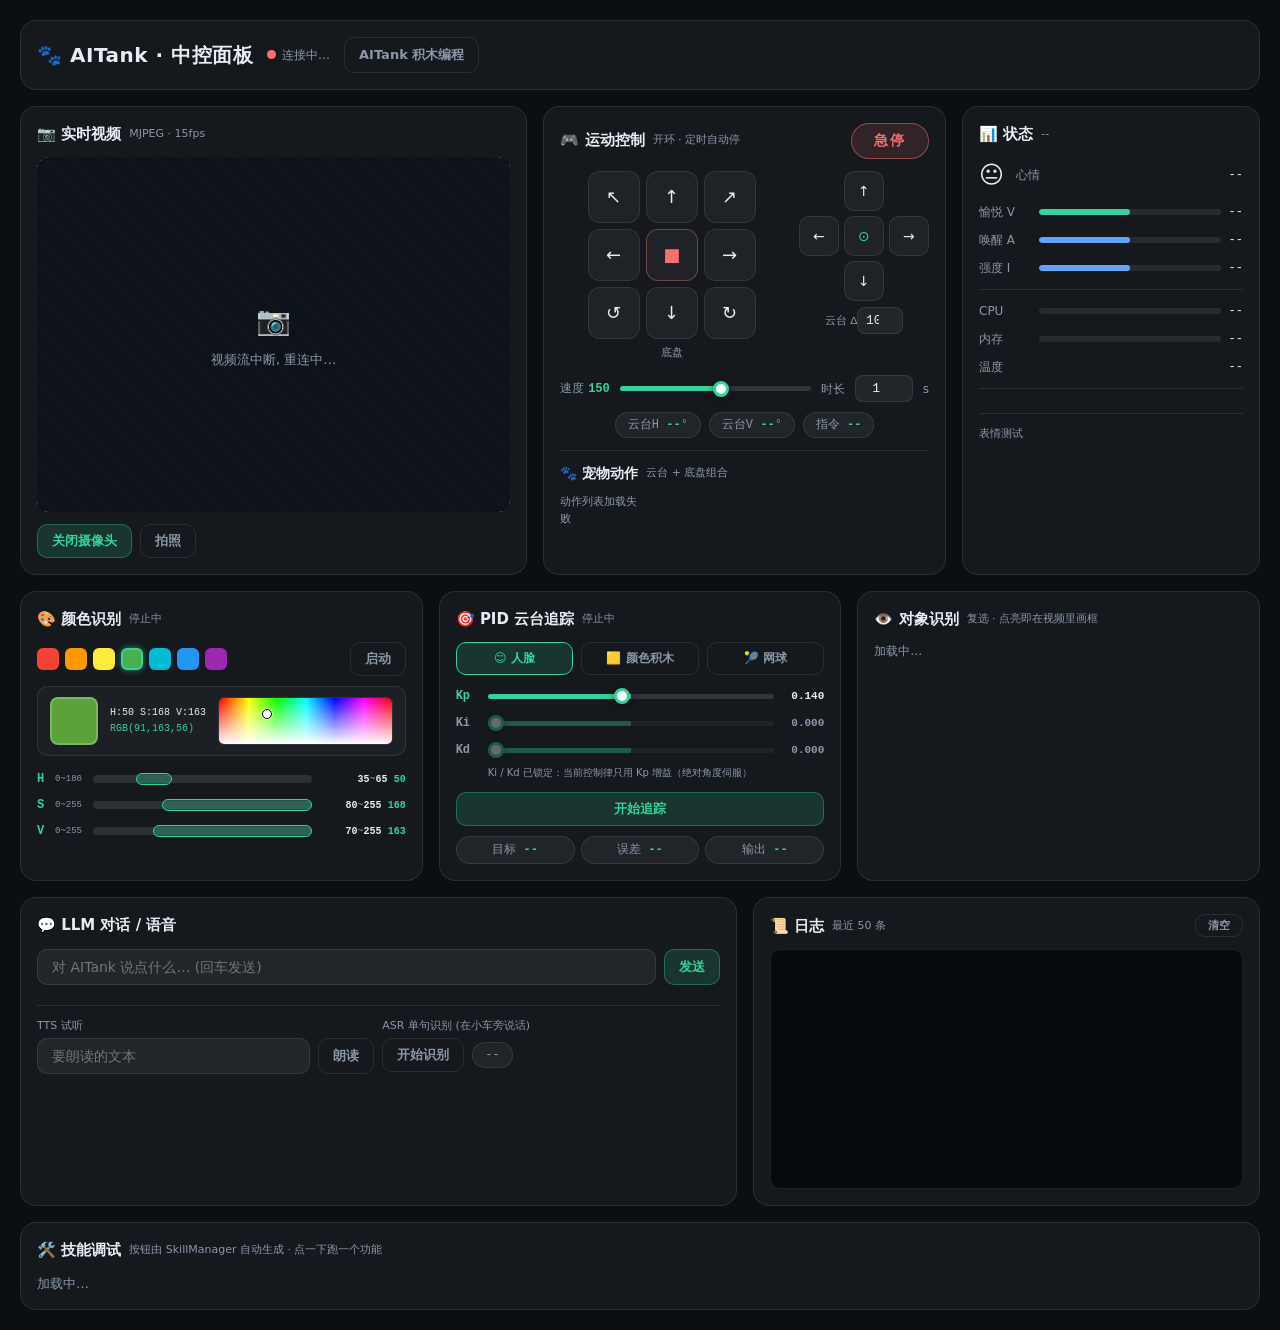
==== petcar/api/static/dashboard.html @ fbd6b547 "pet motion" ====
<!DOCTYPE html>
<html lang="zh-CN">
<head>
<meta charset="UTF-8">
<meta name="viewport" content="width=device-width, initial-scale=1.0">
<title>AITank 中控面板</title>
<style>
:root {
  --bg: #0b0f14;
  --card: rgba(255,255,255,.045);
  --card-border: rgba(255,255,255,.09);
  --text: #e6edf3;
  --muted: #8b98a9;
  --accent: #34d399;
  --accent-dim: rgba(52,211,153,.15);
  --danger: #f87171;
  --warn: #fbbf24;
  --mono: "JetBrains Mono", ui-monospace, Consolas, monospace;
  --r: 16px;
}
* { margin:0; padding:0; box-sizing:border-box; }
body {
  background: var(--bg);
  background-image: radial-gradient(1000px 500px at 80% -10%, rgba(52,211,153,.07), transparent),
                    radial-gradient(800px 400px at 10% 110%, rgba(96,165,250,.06));
  color: var(--text);
  font: 14px/1.5 "PingFang SC", "Microsoft YaHei", system-ui, sans-serif;
  min-height: 100vh;
  padding: 20px;
}
button { font-family: inherit; cursor: pointer; }
input, select { font-family: inherit; }

.grid { display: grid; grid-template-columns: repeat(12, 1fr); gap: 16px; max-width: 1440px; margin: 0 auto; }
.card {
  background: var(--card);
  border: 1px solid var(--card-border);
  border-radius: var(--r);
  padding: 16px;
  backdrop-filter: blur(6px);
}
.card h2 { font-size: 15px; font-weight: 600; margin-bottom: 12px; display:flex; align-items:center; gap:8px; }
.card h2 .tag { font-size: 11px; color: var(--muted); font-weight: 400; }

/* ---------- 头部 ---------- */
header {
  grid-column: 1/-1;
  display: flex; align-items: center; gap: 14px;
  padding: 14px 20px;
}
.header-title { font-size: 20px; font-weight: 700; letter-spacing: .5px; }
.header-title .paw { color: var(--accent); }
.conn { display:flex; align-items:center; gap:6px; font-size:12px; color:var(--muted); }
.dot { width:9px; height:9px; border-radius:50%; background: var(--danger); transition: background .3s; }
.dot.on { background: var(--accent); animation: pulse 2s infinite; }
@keyframes pulse { 0%,100%{box-shadow:0 0 0 0 rgba(52,211,153,.5)} 50%{box-shadow:0 0 0 6px rgba(52,211,153,0)} }
#estop {
  margin-left: auto;
  background: rgba(248,113,113,.12);
  color: var(--danger);
  border: 1px solid rgba(248,113,113,.5);
  border-radius: 999px;
  padding: 8px 22px;
  font-size: 14px; font-weight: 700; letter-spacing: 2px;
  transition: .15s;
}
#estop:hover { background: rgba(248,113,113,.25); }
#estop:active { transform: scale(.96); }

/* ---------- 视频 ---------- */
#card-video { grid-column: span 5; }
.video-wrap {
  position: relative;
  border-radius: 12px;
  overflow: hidden;
  background: #000;
  aspect-ratio: 4/3;
}
.video-wrap img { width:100%; height:100%; object-fit: cover; display:block; }
.video-wrap canvas { position:absolute; inset:0; width:100%; height:100%; pointer-events:none; }
.video-off {
  position:absolute; inset:0; display:flex; flex-direction:column;
  align-items:center; justify-content:center; gap:8px;
  color: var(--muted); font-size: 13px;
  background: repeating-linear-gradient(45deg, #0d1218, #0d1218 10px, #0f141b 10px, #0f141b 20px);
}
.video-btns { display:flex; gap:8px; margin-top:12px; flex-wrap:wrap; }
.btn {
  background: var(--accent-dim);
  color: var(--accent);
  border: 1px solid rgba(52,211,153,.35);
  border-radius: 10px;
  padding: 7px 14px;
  font-size: 13px; font-weight: 600;
  transition: .15s;
}
.btn:hover { background: rgba(52,211,153,.28); }
.btn.ghost { background: transparent; color: var(--muted); border-color: var(--card-border); }
.btn.ghost:hover { color: var(--text); border-color: var(--muted); }
.btn.ghost.active { color: var(--accent); border-color: var(--accent); background: var(--accent-dim); }
#photo-thumb { width: 56px; height: 42px; object-fit: cover; border-radius: 8px; border:1px solid var(--card-border); display:none; }

/* ---------- 运动 ---------- */
#card-move { grid-column: span 4; }
.move-grid { display:grid; grid-template-columns: 1fr auto; gap: 16px; }
.dir-pad { display:grid; grid-template-columns: repeat(3, 52px); grid-template-rows: repeat(3, 52px); gap: 6px; justify-content:center; }
.dir-btn {
  background: var(--card);
  border: 1px solid var(--card-border);
  border-radius: 12px;
  color: var(--text);
  font-size: 18px;
  display:flex; align-items:center; justify-content:center;
  transition: .12s;
  user-select: none;
}
.dir-btn:hover { border-color: var(--accent); color: var(--accent); background: var(--accent-dim); }
.dir-btn:active { transform: scale(.92); background: rgba(52,211,153,.3); }
.dir-btn.stop { color: var(--danger); border-color: rgba(248,113,113,.4); }
.dir-btn.stop:hover { background: rgba(248,113,113,.15); border-color: var(--danger); }
.ptz-pad { display:grid; grid-template-columns: repeat(3, 40px); grid-template-rows: repeat(3, 40px); gap: 5px; justify-content:center; align-content:center; }
.ptz-pad .dir-btn { border-radius: 10px; font-size: 14px; }
.pad-label { text-align:center; font-size:11px; color:var(--muted); margin-top:6px; }
.slider-row { display:flex; align-items:center; gap:10px; margin-top:14px; font-size:12px; color:var(--muted); }
input[type=range] {
  flex:1; -webkit-appearance:none; height:5px; border-radius:99px;
  background: linear-gradient(to right, var(--accent) var(--fill,50%), rgba(255,255,255,.12) var(--fill,50%));
  outline:none;
}
input[type=range]::-webkit-slider-thumb {
  -webkit-appearance:none; width:16px; height:16px; border-radius:50%;
  background:#fff; border:3px solid var(--accent); cursor:pointer;
  box-shadow: 0 2px 8px rgba(0,0,0,.5);
}
.num-input {
  width: 58px; background: rgba(255,255,255,.06); border:1px solid var(--card-border);
  color: var(--text); border-radius: 8px; padding: 5px 8px; font-size: 13px; text-align:center;
  font-family: var(--mono);
}
.num-input:focus { outline:none; border-color: var(--accent); }
.angle-pills { display:flex; gap:8px; margin-top:10px; justify-content:center; }
.pill {
  font-family: var(--mono); font-size: 12px;
  background: rgba(255,255,255,.05); border:1px solid var(--card-border);
  border-radius: 999px; padding: 3px 12px; color: var(--muted);
}
.pill b { color: var(--accent); font-weight:600; }

/* ---------- 状态 ---------- */
#card-status { grid-column: span 3; }
/* ---------- P1 颜色识别 ---------- */
#card-color { grid-column: span 4; }
.color-presets { display:flex; align-items:center; gap:6px; margin-bottom:10px; }
.swatch { width:22px; height:22px; border-radius:6px; border:2px solid transparent; cursor:pointer; transition:.15s; }
.swatch:hover { border-color:#fff; transform:scale(1.1); }
.swatch.active { border-color:var(--accent); box-shadow:0 0 6px rgba(52,211,153,.6); }

/* HSV 单行条：暗灰底 + 范围带（基础色/色板选色生成） */
.hsv-row2 { display:flex; align-items:center; gap:6px; margin-bottom:8px; }
.hsv-row2.last { margin-bottom:2px; }
.hsv-row2 .hsv-lbl { font-family:var(--mono); font-weight:700; color:var(--accent); font-size:12px; width:12px; flex-shrink:0; }
.hsv-row2 .hsv-meta { font-size:9px; color:var(--muted); font-family:var(--mono); width:32px; flex-shrink:0; }
.hsv-bar-wrap { position:relative; flex:1; height:16px; min-width:0; user-select:none; }
.hsv-bar-bg {
  position:absolute; left:0; right:0; top:50%; transform:translateY(-50%);
  height:8px; border-radius:4px; background:rgba(255,255,255,.10);
}
.hsv-bar-range {
  position:absolute; top:50%; transform:translateY(-50%);
  height:12px; border-radius:6px;
  background:rgba(52,211,153,.30);
  border:1px solid var(--accent);
  pointer-events:none;
}
.hsv-nums { font-family:var(--mono); font-size:10px; color:var(--muted); width:88px; text-align:right; flex-shrink:0; white-space:nowrap; }
.hsv-nums b { color:var(--text); font-weight:600; }
.hsv-nums .cur { color:var(--accent); font-weight:600; }

.hsv-hidden-sliders { display:none; }

/* 底部一行：当前色 + HSV 空间 */
.color-bottom {
  display:flex; align-items:stretch; gap:12px;
  margin:10px 0 14px; padding:10px 12px;
  background:rgba(255,255,255,.03);
  border:1px solid var(--card-border);
  border-radius:10px;
}
.current-color-swatch {
  width:48px; min-height:48px; border-radius:8px;
  border:2px solid rgba(255,255,255,.2); flex-shrink:0;
  transition:background .15s;
}
.current-color-info {
  font-size:10px; font-family:var(--mono); line-height:1.6;
  flex-shrink:0; align-self:center;
}
.current-color-info .rgb-line { color:var(--accent); }
.hsv-space {
  position:relative; flex:1; min-width:0;
  border-radius:6px; overflow:hidden; border:1px solid var(--card-border);
  cursor:crosshair;
}
.hsv-space canvas { width:100%; height:100%; display:block; }
.hsv-space-indicator {
  position:absolute; width:10px; height:10px; border-radius:50%;
  background:#fff; border:1.5px solid #000;
  transform:translate(-50%, -50%);
  box-shadow:0 0 0 1px rgba(255,255,255,.4);
  pointer-events:none; z-index:2;
}

/* ---------- P2 PID 追踪 ---------- */
#card-pid { grid-column: span 4; }
.pid-targets { display:grid; grid-template-columns:repeat(3, 1fr); gap:8px; margin-bottom:12px; }
.pid-targets .btn { padding:7px 4px; font-size:12px; white-space:nowrap; }
.pid-slider { display:flex; align-items:center; gap:10px; margin-bottom:9px; }
.pid-slider .pid-lbl { font-family:var(--mono); font-size:12px; font-weight:700; color:var(--accent); width:22px; flex-shrink:0; }
.pid-slider input[type=range] { flex:1; min-width:0; }
.pid-slider .pid-val { font-family:var(--mono); font-size:11px; color:var(--text); width:40px; text-align:right; flex-shrink:0; }
.pid-slider.locked input[type=range] { opacity:.35; }
.pid-slider.locked .pid-lbl, .pid-slider.locked .pid-val { color:var(--muted); }
.pid-lock-note { font-size:10px; color:var(--muted); margin:-3px 0 10px 32px; }
.pid-status { display:grid; grid-template-columns:repeat(3, 1fr); gap:6px; }
.pid-status .pill { text-align:center; padding:4px 2px; white-space:nowrap; overflow:hidden; text-overflow:ellipsis; }
.btn:disabled { opacity:.4; cursor:not-allowed; }

/* ---------- P3 智能识别 ---------- */
#card-detect { grid-column: span 4; }
/* 智能识别 (在运动控制卡内下方) */
.detect-head { font-size:14px; font-weight:600; display:flex; align-items:center; gap:8px; margin-bottom:10px; }
.detect-hint { font-size:11px; color:var(--muted); font-weight:400; }
.detect-grid { display:flex; flex-wrap:wrap; gap:8px; }
.detect-chip {
  display:inline-flex; align-items:center; gap:7px;
  background: var(--card); border:1px solid var(--card-border);
  color: var(--text); border-radius:99px; padding:6px 13px;
  font-size:12px; cursor:pointer; transition:.15s; user-select:none;
}
.detect-chip .dot { width:9px; height:9px; border-radius:99px; flex-shrink:0; opacity:.45; transition:.15s; }
.detect-chip:hover { border-color: var(--accent); }
.detect-chip.active { border-color: var(--accent); background: rgba(74,222,128,.10); }
.detect-chip.active .dot { opacity:1; box-shadow: 0 0 6px currentColor; }
.stat-row { display:flex; align-items:center; gap:8px; margin-bottom:10px; font-size:12px; }
.stat-row .lbl { width: 52px; color: var(--muted); flex-shrink:0; }
.stat-row .val { font-family: var(--mono); font-size: 12px; margin-left:auto; }
.bar-track { flex:1; height:6px; background: rgba(255,255,255,.08); border-radius:99px; overflow:hidden; }
.bar-fill { height:100%; background: var(--accent); border-radius:99px; transition: width .6s ease; }
.bar-fill.mid { background: #60a5fa; }
.bar-fill.warn { background: var(--warn); }
.divider { border-top:1px solid var(--card-border); margin: 12px 0; }
.mood-emo { font-size: 24px; margin-right: 4px; }
.cfg-badges { display:flex; flex-wrap:wrap; gap:6px; }
.cfg-badge { font-size:11px; font-family:var(--mono); background:rgba(255,255,255,.05); border:1px solid var(--card-border); padding:2px 9px; border-radius:99px; color:var(--muted); }

/* ---------- 技能 ---------- */
#card-skills { grid-column: 1/-1; }
.skill-list { display:flex; flex-direction:column; gap:8px; }
.skill-row {
  display:flex; align-items:center; gap:10px; flex-wrap:wrap;
  background: rgba(255,255,255,.03);
  border:1px solid var(--card-border);
  border-radius: 12px; padding: 10px 14px;
}
.skill-name { font-family:var(--mono); font-weight:600; color:var(--accent); font-size:13px; min-width:90px; }
.skill-desc { font-size:12px; color:var(--muted); flex:1; min-width:150px; }
.skill-input, .skill-select {
  background: rgba(255,255,255,.06); border:1px solid var(--card-border);
  color: var(--text); border-radius: 8px; padding: 5px 9px; font-size:12px;
  font-family: var(--mono); max-width: 130px;
}
.skill-input:focus, .skill-select:focus { outline:none; border-color: var(--accent); }
/* Windows Chrome 下拉弹窗用系统白底, 必须显式给 option 深色背景 */
.skill-select option { background: #141b24; color: #e6edf3; }
.skill-run {
  background: var(--accent-dim); color: var(--accent);
  border:1px solid rgba(52,211,153,.35); border-radius: 8px;
  padding: 5px 16px; font-size:12px; font-weight:600; transition:.15s;
}
.skill-run:hover { background: rgba(52,211,153,.28); }
.skill-run:disabled { opacity:.4; cursor:wait; }
.skill-result { font-size:12px; font-family:var(--mono); width:100%; padding-left: 100px; }
.skill-result.ok { color: var(--accent); }
.skill-result.err { color: var(--danger); }

/* ---------- 对话 & 日志 ---------- */
#card-chat { grid-column: span 7; }
#card-logs { grid-column: span 5; }
.chat-row { display:flex; gap:8px; }
.chat-row input[type=text] {
  flex:1; background: rgba(255,255,255,.06); border:1px solid var(--card-border);
  border-radius: 10px; padding: 9px 14px; color: var(--text); font-size:14px;
}
.chat-row input[type=text]:focus { outline:none; border-color: var(--accent); }
.chat-reply {
  margin-top:12px; background: var(--accent-dim);
  border:1px solid rgba(52,211,153,.25);
  border-radius: 12px; padding: 10px 14px; font-size:14px;
  display:none;
}
.chat-meta { display:flex; gap:6px; margin-top:8px; flex-wrap:wrap; }
.chat-meta .pill { font-size:11px; }
.chat-tools { display:flex; gap:8px; margin-top:10px; flex-wrap:wrap; }
.mini-label { font-size:11px; color: var(--muted); margin-bottom:4px; }
.log-console {
  background: #06090d;
  border:1px solid var(--card-border);
  border-radius: 10px;
  height: 240px; overflow-y:auto;
  font-family: var(--mono); font-size: 12px;
  padding: 10px 12px;
}
.log-console::-webkit-scrollbar { width:6px; }
.log-console::-webkit-scrollbar-thumb { background: rgba(255,255,255,.15); border-radius:99px; }
.log-line { padding: 2px 0; color: #9fb0c3; display:flex; gap:8px; }
.log-line .lt { color:#5b6b7f; flex-shrink:0; }
.log-kind { flex-shrink:0; width:58px; font-weight:600; }
.k-move{color:#60a5fa} .k-ptz{color:#c084fc} .k-skill{color:var(--accent)} .k-chat{color:#fbbf24}
.k-photo{color:#f472b6} .k-emotion{color:#fb923c} .k-sys{color:var(--danger)} .k-tts{color:#34d399} .k-asr{color:#a3e635}

/* ---------- 表情 ---------- */
.emo-grid { display:flex; flex-wrap:wrap; gap:6px; }
.emo-btn {
  background: rgba(255,255,255,.04); border:1px solid var(--card-border);
  border-radius: 10px; padding: 6px 12px; font-size: 13px; color: var(--text);
  transition: .12s;
}
.emo-btn:hover { border-color: var(--accent); background: var(--accent-dim); }
.emo-btn:active { transform: scale(.94); }

/* ---------- 宠物动作 ---------- */
.action-grid { display:grid; grid-template-columns:repeat(4, 1fr); gap:8px; }
.action-btn { padding:9px 4px; font-size:12px; white-space:nowrap; }
.action-btn.playing { color:var(--accent); border-color:var(--accent); background:var(--accent-dim); }

/* ---------- Toast ---------- */
#toasts { position: fixed; top: 20px; right: 20px; display:flex; flex-direction:column; gap:8px; z-index:99; }
.toast {
  background: #141b24; border:1px solid var(--card-border);
  border-left: 3px solid var(--accent);
  border-radius: 10px; padding: 10px 16px; font-size:13px;
  box-shadow: 0 8px 24px rgba(0,0,0,.5);
  animation: slideIn .25s ease;
  max-width: 320px;
}
.toast.err { border-left-color: var(--danger); }
@keyframes slideIn { from{transform:translateX(30px);opacity:0} to{transform:none;opacity:1} }
.toast { animation: slideIn .25s ease; }

@media (max-width: 1100px) {
  #card-video, #card-move { grid-column: span 6; }
  #card-status { grid-column: 1/-1; }
  #card-color, #card-pid, #card-detect { grid-column: span 6; }
  #card-chat, #card-logs { grid-column: 1/-1; }
}
@media (max-width: 720px) {
  #card-video, #card-move { grid-column: 1/-1; }
  #card-color, #card-pid, #card-detect { grid-column: 1/-1; }
  .move-grid { grid-template-columns: 1fr; }
}
</style>
</head>
<body>

<div class="grid">

  <!-- ===== 头部 ===== -->
  <header class="card">
    <div class="header-title"><span class="paw">🐾</span> AITank · 中控面板</div>
    <div class="conn"><span class="dot" id="conn-dot"></span><span id="conn-text">连接中…</span></div>
    <a class="btn ghost" href="/blocks" style="text-decoration:none;display:inline-flex;align-items:center;justify-content:center;">AITank 积木编程</a>
  </header>

  <!-- ===== 视频 ===== -->
  <div class="card" id="card-video">
    <h2>📷 实时视频 <span class="tag">MJPEG · 15fps</span></h2>
    <div class="video-wrap">
      <img id="video-img" src="/api/video_feed" alt="" onerror="videoOff(true)" onload="videoOff(false)">
      <canvas id="face-canvas"></canvas>
      <div class="video-off" id="video-off" style="display:none"><span style="font-size:28px">📷</span><span>摄像头未连接</span></div>
    </div>
    <div class="video-btns">
      <button class="btn" id="btn-cam" onclick="toggleCamera()">关闭摄像头</button>
      <button class="btn ghost" onclick="takePhoto()">拍照</button>
      <img id="photo-thumb" alt="">
    </div>
  </div>

  <!-- ===== 运动控制 ===== -->
  <div class="card" id="card-move">
    <h2 style="display:flex;align-items:center;">🎮 运动控制 <span class="tag">开环 · 定时自动停</span>
      <button id="estop" onclick="estop()" style="margin-left:auto">急停</button></h2>
    <div class="move-grid">
      <div>
        <div class="dir-pad">
          <button class="dir-btn" onclick="move('forwardLeft')">↖</button>
          <button class="dir-btn" onclick="move('forward')">↑</button>
          <button class="dir-btn" onclick="move('forwardRight')">↗</button>
          <button class="dir-btn" onclick="move('leftSlide')">←</button>
          <button class="dir-btn stop" onclick="move('stop')">■</button>
          <button class="dir-btn" onclick="move('rightSlide')">→</button>
          <button class="dir-btn" onclick="move('turnLeft')">↺</button>
          <button class="dir-btn" onclick="move('backward')">↓</button>
          <button class="dir-btn" onclick="move('turnRight')">↻</button>
        </div>
        <div class="pad-label">底盘</div>
      </div>
      <div>
        <div class="ptz-pad">
          <span></span>
          <button class="dir-btn" onclick="ptz('up')">↑</button>
          <span></span>
          <button class="dir-btn" onclick="ptz('left')">←</button>
          <button class="dir-btn" onclick="ptz('center')" style="color:var(--accent)">⊙</button>
          <button class="dir-btn" onclick="ptz('right')">→</button>
          <span></span>
          <button class="dir-btn" onclick="ptz('down')">↓</button>
          <span></span>
        </div>
        <div class="pad-label">云台 <span style="font-family:var(--mono)">Δ<input class="num-input" id="ptz-delta" type="number" value="10" min="1" max="45" style="width:46px"></span></div>
      </div>
    </div>
    <div class="slider-row">
      <span>速度 <b id="speed-val" style="color:var(--accent);font-family:var(--mono)">150</b></span>
      <input type="range" id="speed-slider" min="30" max="255" value="150" oninput="speedInput(this)" onchange="speedSet(this)">
      <span>时长</span>
      <input class="num-input" id="move-duration" type="number" value="1" min="0.2" max="10" step="0.2">
      <span>s</span>
    </div>
    <div class="angle-pills">
      <span class="pill">云台H <b id="ptz-h">--</b>°</span>
      <span class="pill">云台V <b id="ptz-v">--</b>°</span>
      <span class="pill">指令 <b id="base-cmd">--</b></span>
    </div>

    <!-- ===== 宠物动作 (云台 + 底盘组合) ===== -->
    <div class="divider"></div>
    <div class="detect-head">🐾 宠物动作 <span class="detect-hint" id="action-state">云台 + 底盘组合</span></div>
    <div class="action-grid" id="action-grid">
      <span class="detect-hint">加载中…</span>
    </div>
  </div>

  <!-- ===== 状态 ===== -->
  <div class="card" id="card-status">
    <h2>📊 状态 <span class="tag" id="uptime">--</span></h2>
    <div class="stat-row"><span class="mood-emo" id="mood-emo">😐</span><span class="lbl">心情</span><span class="val" id="mood-name">--</span></div>
    <div class="stat-row"><span class="lbl">愉悦 V</span><div class="bar-track"><div class="bar-fill" id="bar-v" style="width:50%"></div></div><span class="val" id="val-v">--</span></div>
    <div class="stat-row"><span class="lbl">唤醒 A</span><div class="bar-track"><div class="bar-fill mid" id="bar-a" style="width:50%"></div></div><span class="val" id="val-a">--</span></div>
    <div class="stat-row"><span class="lbl">强度 I</span><div class="bar-track"><div class="bar-fill mid" id="bar-i" style="width:50%"></div></div><span class="val" id="val-i">--</span></div>
    <div class="divider"></div>
    <div class="stat-row"><span class="lbl">CPU</span><div class="bar-track"><div class="bar-fill warn" id="bar-cpu" style="width:0%"></div></div><span class="val" id="val-cpu">--</span></div>
    <div class="stat-row"><span class="lbl">内存</span><div class="bar-track"><div class="bar-fill warn" id="bar-mem" style="width:0%"></div></div><span class="val" id="val-mem">--</span></div>
    <div class="stat-row"><span class="lbl">温度</span><span class="val" id="val-temp">--</span></div>
    <div class="divider"></div>
    <div class="cfg-badges" id="cfg-badges"></div>
    <div class="divider"></div>
    <div class="mini-label">表情测试</div>
    <div class="emo-grid" id="emo-grid"></div>
  </div>

  <!-- ===== P1 颜色识别 ===== -->
  <div class="card" id="card-color">
    <h2>🎨 颜色识别 <span class="tag" id="color-state">停止中</span></h2>
    <div class="color-presets">
      <button class="swatch" style="background:#f44336" data-preset="red" title="红" onclick="colorPreset('red', this)"></button>
      <button class="swatch" style="background:#ff9800" data-preset="orange" title="橙" onclick="colorPreset('orange', this)"></button>
      <button class="swatch" style="background:#ffeb3b" data-preset="yellow" title="黄" onclick="colorPreset('yellow', this)"></button>
      <button class="swatch" style="background:#4caf50" data-preset="green" title="绿" onclick="colorPreset('green', this)"></button>
      <button class="swatch" style="background:#00bcd4" data-preset="cyan" title="青" onclick="colorPreset('cyan', this)"></button>
      <button class="swatch" style="background:#2196f3" data-preset="blue" title="蓝" onclick="colorPreset('blue', this)"></button>
      <button class="swatch" style="background:#9c27b0" data-preset="purple" title="紫" onclick="colorPreset('purple', this)"></button>
      <button class="btn ghost" id="btn-colorbox" style="margin-left:auto" onclick="toggleColorBox()">启动</button>
    </div>

    <!-- 中间行：当前色 + HSV 色板（点选色板 = 选出识别范围） -->
    <div class="color-bottom">
      <div class="current-color-swatch" id="current-color-swatch" style="background:#808080"></div>
      <div class="current-color-info">
        <div>H:<span id="cur-h">--</span> S:<span id="cur-s">--</span> V:<span id="cur-v">--</span></div>
        <div class="rgb-line">RGB(<span id="cur-r">--</span>,<span id="cur-g">--</span>,<span id="cur-b">--</span>)</div>
      </div>
      <div class="hsv-space">
        <canvas id="hsv-canvas" width="200" height="44"></canvas>
        <div class="hsv-space-indicator" id="hsv-indicator"></div>
      </div>
    </div>

    <!-- HSV 范围条：灰底 + 范围带（基础色/色板选色生成） -->
    <div class="hsv-row2">
      <span class="hsv-lbl">H</span><span class="hsv-meta">0~180</span>
      <div class="hsv-bar-wrap" id="h-bar-wrap" data-dim="h" data-min="0" data-max="180">
        <div class="hsv-bar-bg"></div>
        <div class="hsv-bar-range" id="h-range"></div>
        <div class="hsv-bar-range" id="h-range2" style="display:none"></div>
      </div>
      <span class="hsv-nums"><b id="h-tick-min">--</b>~<b id="h-tick-max">--</b> <span class="cur" id="h-tick-mid">--</span></span>
    </div>
    <div class="hsv-row2">
      <span class="hsv-lbl">S</span><span class="hsv-meta">0~255</span>
      <div class="hsv-bar-wrap" id="s-bar-wrap" data-dim="s" data-min="0" data-max="255">
        <div class="hsv-bar-bg"></div>
        <div class="hsv-bar-range" id="s-range"></div>
      </div>
      <span class="hsv-nums"><b id="s-tick-min">--</b>~<b id="s-tick-max">--</b> <span class="cur" id="s-tick-mid">--</span></span>
    </div>
    <div class="hsv-row2 last">
      <span class="hsv-lbl">V</span><span class="hsv-meta">0~255</span>
      <div class="hsv-bar-wrap" id="v-bar-wrap" data-dim="v" data-min="0" data-max="255">
        <div class="hsv-bar-bg"></div>
        <div class="hsv-bar-range" id="v-range"></div>
      </div>
      <span class="hsv-nums"><b id="v-tick-min">--</b>~<b id="v-tick-max">--</b> <span class="cur" id="v-tick-mid">--</span></span>
    </div>

    <!-- 隐藏的原生 range inputs 保持数据绑定 -->
    <div class="hsv-hidden-sliders">
      <input type="range" id="h_min" min="0" max="180" value="35">
      <input type="range" id="h_max" min="0" max="180" value="65">
      <input type="range" id="s_min" min="0" max="255" value="80">
      <input type="range" id="s_max" min="0" max="255" value="255">
      <input type="range" id="v_min" min="0" max="255" value="70">
      <input type="range" id="v_max" min="0" max="255" value="255">
    </div>
  </div>

  <!-- ===== P2 PID 追踪 ===== -->
  <div class="card" id="card-pid">
    <h2>🎯 PID 云台追踪 <span class="tag" id="pid-state">停止中</span></h2>
    <div class="pid-targets">
      <button class="btn ghost active" id="pt-face" onclick="pidTarget('face')">😊 人脸</button>
      <button class="btn ghost" id="pt-color" onclick="pidTarget('color')">🟨 颜色积木</button>
      <button class="btn ghost" id="pt-tennis" onclick="pidTarget('tennis')">🎾 网球</button>
    </div>
    <div class="pid-slider"><span class="pid-lbl">Kp</span>
      <input type="range" id="pid-kp" min="0" max="0.3" step="0.005" value="0.14" oninput="pidInput()">
      <b class="pid-val" id="pid-kp-val">0.140</b></div>
    <div class="pid-slider locked"><span class="pid-lbl">Ki</span>
      <input type="range" id="pid-ki" min="0" max="0.05" step="0.001" value="0" disabled
             title="当前为绝对角度视觉伺服，Ki 不参与控制">
      <b class="pid-val" id="pid-ki-val">0.000</b></div>
    <div class="pid-slider locked"><span class="pid-lbl">Kd</span>
      <input type="range" id="pid-kd" min="0" max="0.1" step="0.002" value="0" disabled
             title="当前为绝对角度视觉伺服，Kd 不参与控制">
      <b class="pid-val" id="pid-kd-val">0.000</b></div>
    <div class="pid-lock-note">Ki / Kd 已锁定：当前控制律只用 Kp 增益（绝对角度伺服）</div>
    <button class="btn" id="btn-pid" style="width:100%;margin:2px 0 10px" onclick="pidToggle()">开始追踪</button>
    <div class="pid-status">
      <span class="pill">目标 <b id="pid-seen">--</b></span>
      <span class="pill">误差 <b id="pid-err">--</b></span>
      <span class="pill">输出 <b id="pid-out">--</b></span>
    </div>
  </div>

  <!-- ===== P3 智能识别 ===== -->
  <div class="card" id="card-detect">
    <h2>👁️ 对象识别 <span class="tag">复选 · 点亮即在视频里画框</span></h2>
    <div class="detect-grid" id="detect-chips"><div style="color:var(--muted);font-size:12px">加载中…</div></div>
  </div>

  <!-- ===== 对话 / 语音 ===== -->
  <div class="card" id="card-chat">
    <h2>💬 LLM 对话 / 语音</h2>
    <div class="chat-row">
      <input type="text" id="chat-input" placeholder="对 AITank 说点什么… (回车发送)" onkeydown="if(event.key==='Enter')sendChat()">
      <button class="btn" onclick="sendChat()">发送</button>
    </div>
    <div class="chat-reply" id="chat-reply"></div>
    <div class="chat-meta" id="chat-meta"></div>
    <div class="divider"></div>
    <div class="chat-tools">
      <div style="flex:1;min-width:200px">
        <div class="mini-label">TTS 试听</div>
        <div class="chat-row">
          <input type="text" id="tts-input" placeholder="要朗读的文本">
          <button class="btn ghost" onclick="ttsSpeak()">朗读</button>
        </div>
      </div>
      <div style="flex:1;min-width:200px">
        <div class="mini-label">ASR 单句识别 (在小车旁说话)</div>
        <div class="chat-row">
          <button class="btn ghost" id="btn-asr" onclick="asrOnce()">开始识别</button>
          <span class="pill" style="align-self:center" id="asr-result">--</span>
        </div>
      </div>
    </div>
  </div>

  <!-- ===== 日志 ===== -->
  <div class="card" id="card-logs">
    <h2>📜 日志 <span class="tag">最近 50 条</span><button class="btn ghost" style="margin-left:auto;padding:3px 12px;font-size:11px" onclick="clearLogs()">清空</button></h2>
    <div class="log-console" id="log-console"></div>
  </div>

  <!-- ===== 技能调试 ===== -->
  <div class="card" id="card-skills">
    <h2>🛠️ 技能调试 <span class="tag">按钮由 SkillManager 自动生成 · 点一下跑一个功能</span></h2>
    <div class="skill-list" id="skill-list"><div style="color:var(--muted);font-size:13px">加载中…</div></div>
  </div>

</div>

<div id="toasts"></div>

<script>
const $ = id => document.getElementById(id);
const api = (url, opts) => fetch(url, opts).then(r => r.json());

/* ---------- Toast ---------- */
function toast(msg, err=false) {
  const t = document.createElement('div');
  t.className = 'toast' + (err ? ' err' : '');
  t.textContent = msg;
  $('toasts').appendChild(t);
  setTimeout(() => t.remove(), 3200);
}

/* ---------- 连接状态 ---------- */
let lastLogId = 0, pollFail = 0;

/* ---------- 运动 ---------- */
function move(direction) {
  const duration = parseFloat($('move-duration').value) || 1;
  api('/api/base/move', {method:'POST', headers:{'Content-Type':'application/json'},
    body: JSON.stringify({direction, duration})})
    .then(() => direction !== 'stop' && toast(`底盘 ${direction} ${duration}s`))
    .catch(() => toast('运动指令失败', true));
}
function speedInput(el) {
  $('speed-val').textContent = el.value;
  el.style.setProperty('--fill', (el.value - el.min) / (el.max - el.min) * 100 + '%');
}
function speedSet(el) {
  api('/api/base/speed', {method:'POST', headers:{'Content-Type':'application/json'},
    body: JSON.stringify({speed: parseInt(el.value)})})
    .then(d => toast(`速度 → ${d.speed}`));
}
function ptz(direction) {
  const delta = parseFloat($('ptz-delta').value) || 10;
  api('/api/ptz', {method:'POST', headers:{'Content-Type':'application/json'},
    body: JSON.stringify({direction, delta})})
    .then(d => { if (d.h !== undefined) { $('ptz-h').textContent = d.h; $('ptz-v').textContent = d.v; } });
}
function estop() {
  api('/api/estop', {method:'POST'}).then(() => toast('已急停', true));
}

/* ---------- 宠物动作 ---------- */
const actionLabels = {};
function loadActions() {
  api('/api/actions').then(d => {
    const box = $('action-grid');
    if (!d.actions || !d.actions.length) {
      box.innerHTML = '<span class="detect-hint">暂无动作</span>';
      return;
    }
    box.innerHTML = '';
    d.actions.forEach(a => {
      actionLabels[a.name] = a.label;
      const btn = document.createElement('button');
      btn.className = 'btn ghost action-btn';
      btn.dataset.action = a.name;
      btn.title = `${a.emotion} · ${a.duration}s`;
      btn.textContent = a.label;
      btn.onclick = () => playAction(a.name);
      box.appendChild(btn);
    });
  }).catch(() => {
    $('action-grid').innerHTML = '<span class="detect-hint">动作列表加载失败</span>';
  });
}
function playAction(name) {
  api('/api/action', {method:'POST', headers:{'Content-Type':'application/json'},
    body: JSON.stringify({action:name})})
    .then(d => {
      if (!d.ok) { toast(d.error || '动作失败', true); return; }
      toast(`正在${d.label}`);
    })
    .catch(() => toast('动作指令失败', true));
}
function syncActionState(action) {
  const hint = $('action-state');
  if (hint) {
    hint.textContent = action.busy
      ? `正在${actionLabels[action.name] || action.name}`
      : '云台 + 底盘组合';
  }
  document.querySelectorAll('.action-btn').forEach(btn => {
    btn.classList.toggle('playing', action.busy && btn.dataset.action === action.name);
  });
}

/* ---------- 视频流管理 ---------- */
const TRANSPARENT_PX = '[data-uri]';
let camOn = true;          // 期望视频处于播放状态
let streamRetry = null;

function setCamUI(on) {
  camOn = on;
  const img = $('video-img'), off = $('video-off'), btn = $('btn-cam');
  btn.textContent = on ? '关闭摄像头' : '打开摄像头';
  if (on) {
    off.style.display = 'none';
    img.src = '/api/video_feed?t=' + Date.now();
  } else {
    if (streamRetry) { clearTimeout(streamRetry); streamRetry = null; }
    img.src = TRANSPARENT_PX;   // 断开 MJPEG 长连接
    off.querySelector('span:last-child').textContent = '摄像头已关闭';
    off.style.display = 'flex';
  }
}
function toggleCamera() {
  api('/api/camera/' + (camOn ? 'close' : 'open'), {method:'POST'})
    .then(d => setCamUI(!!d.open))
    .catch(() => toast('摄像头操作失败', true));
}
function videoOff(off) {   // img onerror / onload
  if (!camOn) return;
  $('video-off').style.display = off ? 'flex' : 'none';
  if (off) {  // 断流自动重连
    $('video-off').querySelector('span:last-child').textContent = '视频流中断, 重连中…';
    if (streamRetry) clearTimeout(streamRetry);
    streamRetry = setTimeout(() => {
      if (camOn) $('video-img').src = '/api/video_feed?t=' + Date.now();
    }, 3000);
  }
}
function takePhoto() {
  api('/api/photo').then(d => {
    if (d.path) {
      toast('已拍照 ✓');
      const th = $('photo-thumb');
      th.src = '/api/photo/latest?t=' + Date.now();
      th.style.display = 'block';
    } else toast('拍照失败: ' + (d.note || ''), true);
  });
}

/* ---------- P1 颜色识别 ---------- */
const COLOR_PRESETS = {
  // 按可见光谱顺序：红橙黄绿青蓝紫（OpenCV H: 0~180）
  red:    {h_min:170, h_max:10,  s_min:120, s_max:255, v_min:80,  v_max:255},
  orange: {h_min:8,   h_max:22,  s_min:120, s_max:255, v_min:100, v_max:255},
  yellow: {h_min:23,  h_max:38,  s_min:90,  s_max:255, v_min:90,  v_max:255},
  green:  {h_min:45,  h_max:80,  s_min:80,  s_max:255, v_min:70,  v_max:255},
  cyan:   {h_min:85,  h_max:98,  s_min:80,  s_max:255, v_min:70,  v_max:255},
  blue:   {h_min:100, h_max:125, s_min:80,  s_max:255, v_min:60,  v_max:255},
  purple: {h_min:130, h_max:165, s_min:60,  s_max:255, v_min:60,  v_max:255},
};
let hsvTimer = null, colorBoxOn = false;

/* ========== HSV <-> RGB 转换 ========== */
function hsvToRgb(h, s, v) {
  // h:0-180 (OpenCV), s:0-255, v:0-255
  const H = h * 2;       // 转 0-360
  const S = s / 255;
  const V = v / 255;
  const C = V * S;
  const Hp = (H % 360) / 60;
  const X = C * (1 - Math.abs(Hp % 2 - 1));
  let r=0, g=0, b=0;
  if (0<=Hp && Hp<1) { r=C; g=X; }
  else if (1<=Hp && Hp<2) { r=X; g=C; }
  else if (2<=Hp && Hp<3) { g=C; b=X; }
  else if (3<=Hp && Hp<4) { g=X; b=C; }
  else if (4<=Hp && Hp<5) { r=X; b=C; }
  else if (5<=Hp && Hp<6) { r=C; b=X; }
  const m = V - C;
  return [Math.round((r+m)*255), Math.round((g+m)*255), Math.round((b+m)*255)];
}
function rgbToCss(r, g, b) { return `rgb(${r},${g},${b})`; }

/* ========== 绘制 HSV 颜色空间 (H×S 画布) ========== */
function drawHsvCanvas() {
  const canvas = $('hsv-canvas');
  if (!canvas) return;
  const ctx = canvas.getContext('2d');
  const W = canvas.width, H = canvas.height;
  const v = parseInt($('v_max').value) || 200;   // 用上限V值做当前V
  const vNorm = v / 255;

  const imgData = ctx.createImageData(W, H);
  for (let x = 0; x < W; x++) {
    const h = (x / W) * 180;        // H: 0~180
    for (let y = 0; y < H; y++) {
      const s = ((H - y) / H) * 255; // S: 0~255 (上饱和下不饱和)
      const [r, g, b] = hsvToRgb(h, s, v);
      const idx = (y * W + x) * 4;
      imgData.data[idx] = r;
      imgData.data[idx+1] = g;
      imgData.data[idx+2] = b;
      imgData.data[idx+3] = 255;
    }
  }
  ctx.putImageData(imgData, 0, 0);
}

/* ========== HSV 数值辅助（范围 = min/max；当前色 = 范围中点） ========== */
function dimMin(dim) { return parseInt($(dim+'_min').value); }
function dimMax(dim) { return parseInt($(dim+'_max').value); }
function dimCenter(dim) {
  const mn = dimMin(dim), mx = dimMax(dim);
  if (dim === 'h' && mn > mx) return ((mn + mx + 180) / 2) % 180;  // 红色环绕
  return (mn + mx) / 2;
}

/* ========== 渲染 HSV 单行范围条 ========== */
function renderHsvBar(dim) {
  const mn = dimMin(dim), mx = dimMax(dim);
  const bar = $(dim + '-bar-wrap');
  if (!bar) return;
  const range = $(dim + '-range');
  const r2 = $(dim + '-range2');
  const totalMax = parseInt(bar.dataset.max);
  const totalMin = parseInt(bar.dataset.min);
  const span = totalMax - totalMin;

  if (dim === 'h' && mn > mx) {
    // 环绕范围：画两段 [mn..180] 和 [0..mx]
    range.style.left = ((mn - totalMin) / span * 100) + '%';
    range.style.width = ((totalMax - mn) / span * 100) + '%';
    if (r2) {
      r2.style.display = 'block';
      r2.style.left = '0%';
      r2.style.width = (mx / span * 100) + '%';
    }
  } else {
    range.style.left = ((mn - totalMin) / span * 100) + '%';
    range.style.width = ((mx - mn) / span * 100) + '%';
    if (r2) r2.style.display = 'none';
  }

  // 刻度值：下限 ~ 上限 · 中点(当前色)
  $(dim+'-tick-min').textContent = mn;
  $(dim+'-tick-max').textContent = mx;
  $(dim+'-tick-mid').textContent = Math.round(dimCenter(dim));
}

let hsvCanvasTimer = null;
function scheduleCanvas() {
  if (hsvCanvasTimer) return;
  hsvCanvasTimer = setTimeout(() => { hsvCanvasTimer = null; drawHsvCanvas(); }, 120);
}

function renderAllHsv() {
  ['h','s','v'].forEach(renderHsvBar);
  updateCurrentColor();
  scheduleCanvas();
  updatePresetHighlight();
}

/* ========== 当前色预览 ========== */
function updateCurrentColor() {
  const h = dimCenter('h');
  const s = dimCenter('s');
  const v = dimCenter('v');
  const [r, g, b] = hsvToRgb(h, s, v);
  $('current-color-swatch').style.background = rgbToCss(r, g, b);
  $('cur-h').textContent = Math.round(h);
  $('cur-s').textContent = Math.round(s);
  $('cur-v').textContent = Math.round(v);
  $('cur-r').textContent = r;
  $('cur-g').textContent = g;
  $('cur-b').textContent = b;

  // HSV 空间指示器位置
  const ind = $('hsv-indicator');
  if (ind) {
    ind.style.left = (h / 180 * 100) + '%';
    ind.style.top = ((1 - s / 255) * 100) + '%';
  }
}

/* ========== 预设色高亮 ========== */
function updatePresetHighlight() {
  const curMid = dimCenter('h');
  let activePreset = null, minDist = 20;
  Object.entries({red:0, orange:15, yellow:30, green:62, cyan:91, blue:112, purple:147}).forEach(([name, mid]) => {
    let d = Math.abs(curMid - mid);
    if (d > 90) d = 180 - d;   // 环形距离
    if (d < minDist) { minDist = d; activePreset = name; }
  });
  document.querySelectorAll('.swatch').forEach(s => {
    s.classList.toggle('active', s.dataset.preset === activePreset);
  });
}

/* ========== 色板点选：点中某色 -> 以该色为中心生成识别范围 ========== */
function setRangeFromPick(h, s) {
  const HH = 10, SH = 40;   // H±10、S±40 作为点选容差
  $('h_min').value = Math.max(0, h - HH);
  $('h_max').value = Math.min(180, h + HH);
  $('s_min').value = Math.max(0, s - SH);
  $('s_max').value = Math.min(255, s + SH);
}
function setupHsvSpacePicker() {
  const space = document.querySelector('.hsv-space');
  if (!space) return;
  let pick = false;
  const apply = (e) => {
    const rect = space.getBoundingClientRect();
    const px = Math.max(0, Math.min(1, (e.clientX - rect.left) / rect.width));
    const py = Math.max(0, Math.min(1, (e.clientY - rect.top) / rect.height));
    setRangeFromPick(Math.round(px * 180), Math.round((1 - py) * 255));
    renderAllHsv();
  };
  space.addEventListener('pointerdown', (e) => {
    e.preventDefault();
    pick = true;
    space.setPointerCapture(e.pointerId);
    apply(e);
  });
  space.addEventListener('pointermove', (e) => { if (pick) apply(e); });
  const end = () => { if (pick) { pick = false; hsvCommit(); } };
  space.addEventListener('pointerup', end);
  space.addEventListener('pointercancel', end);
}

let hsvBatchTimer = null;
function hsvCommit() {
  renderAllHsv();
  if (hsvBatchTimer) clearTimeout(hsvBatchTimer);
  hsvBatchTimer = setTimeout(() => {
    api('/api/color_cfg', {method:'POST', headers:{'Content-Type':'application/json'},
      body: JSON.stringify({
        h_min:+$('h_min').value, h_max:+$('h_max').value,
        s_min:+$('s_min').value, s_max:+$('s_max').value,
        v_min:+$('v_min').value, v_max:+$('v_max').value,
      })}).catch(() => {});
  }, 300);
}

/* ========== API 接口函数 ========== */
function loadColorCfg() {
  api('/api/color_cfg').then(cfg => {
    ['h','s','v'].forEach(k => {
      $(k+'_min').value = cfg[k+'_min'];
      $(k+'_max').value = cfg[k+'_max'];
    });
    renderAllHsv();
  }).catch(() => {});
}

/* 保留旧函数名兼容 */
function hsvLabels() { renderAllHsv(); }
function hsvInput() { renderAllHsv(); hsvCommit(); }

function colorPreset(name, btnEl) {
  const p = COLOR_PRESETS[name];
  ['h','s','v'].forEach(k => {
    $(k+'_min').value = p[k+'_min'];
    $(k+'_max').value = p[k+'_max'];
  });
  renderAllHsv();
  hsvCommit();
  if (btnEl) {
    document.querySelectorAll('.swatch').forEach(s => s.classList.remove('active'));
    btnEl.classList.add('active');
  }
  if (!colorBoxOn) toggleColorBox();
}
function setColorRunState(on) {
  colorBoxOn = on;
  $('color-state').textContent = on ? '运行中' : '停止中';
  $('btn-colorbox').textContent = on ? '停止' : '启动';
  $('btn-colorbox').classList.toggle('active', on);
}
function toggleColorBox() {
  hsvCommit();   // 启动前先把当前范围传给后台
  api('/api/detect', {method:'POST', headers:{'Content-Type':'application/json'},
                      body: JSON.stringify({name:'color'})})
    .then(d => {
      const t = (d.detectors||[]).find(x => x.name === 'color');
      setColorRunState(t ? t.enabled : false);
      loadDetectors();
    }).catch(() => {});
}

/* 初始化：先用默认值渲染，再等 /api/color_cfg 覆盖 */
setupHsvSpacePicker();
renderAllHsv();

/* ---------- P2 PID 追踪 ---------- */
let pidRunning = false, pidTgt = 'face', pidTimer = null;
function pidTarget(t) {
  pidTgt = t;
  $('pt-face').classList.toggle('active', t === 'face');
  $('pt-color').classList.toggle('active', t === 'color');
  $('pt-tennis').classList.toggle('active', t === 'tennis');
  pidPushParams();
}
function pidVals() {
  return {kp:+$('pid-kp').value, ki:+$('pid-ki').value, kd:+$('pid-kd').value};
}
function pidLabels() {
  $('pid-kp-val').textContent = (+$('pid-kp').value).toFixed(3);
  $('pid-ki-val').textContent = (+$('pid-ki').value).toFixed(3);
  $('pid-kd-val').textContent = (+$('pid-kd').value).toFixed(3);
}
function pidInput() {
  pidLabels();
  if (pidTimer) clearTimeout(pidTimer);
  pidTimer = setTimeout(pidPushParams, 250);
}
function pidPushParams() {   // 运行中也可实时调参
  api('/api/track', {method:'POST', headers:{'Content-Type':'application/json'},
    body: JSON.stringify({action:'params', ...pidVals(), target:pidTgt})})
    .then(pidSync).catch(() => {});
}
function pidToggle() {
  const body = pidRunning ? {action:'stop'}
                          : {action:'start', ...pidVals(), target:pidTgt};
  api('/api/track', {method:'POST', headers:{'Content-Type':'application/json'},
                     body: JSON.stringify(body)})
    .then(pidSync)
    .catch(() => toast('追踪器不可用', true));
}
function pidSync(d) {
  if (!d || d.running === undefined) return;
  pidRunning = d.running;
  pidTgt = d.target;
  $('btn-pid').textContent = pidRunning ? '停止追踪' : '开始追踪';
  $('btn-pid').classList.toggle('danger', pidRunning);
  const TGT_NAME = {face:'人脸', color:'颜色积木', tennis:'网球'};
  $('pid-state').textContent = pidRunning ? `追踪中 · ${TGT_NAME[pidTgt] || pidTgt}` : '停止中';
  $('pid-seen').textContent = pidRunning ? (d.seen ? '🟢 锁定' : '⚪ 丢失') : '--';
  $('pid-err').textContent = pidRunning ? `${d.err_x}, ${d.err_y}` : '--';
  $('pid-out').textContent = pidRunning ? `${d.out_x}°, ${d.out_y}°` : '--';
  // 后端参数回填 (仅未在拖动时覆盖)
  if (!pidTimer) {
    $('pid-kp').value = d.kp; $('pid-ki').value = d.ki; $('pid-kd').value = d.kd;
    pidLabels();
  }
  $('pt-face').classList.toggle('active', pidTgt === 'face');
  $('pt-color').classList.toggle('active', pidTgt === 'color');
  $('pt-tennis').classList.toggle('active', pidTgt === 'tennis');
}
setInterval(() => { api('/api/track').then(pidSync).catch(() => {}); }, 800);
function loadDetectors() {
  api('/api/detect').then(d => {
    const list = d.detectors || [];
    const color = list.find(t => t.name === 'color');
    if (color) setColorRunState(color.enabled);
    $('detect-chips').innerHTML = list.map(t =>
      `<button class="detect-chip ${t.enabled ? 'active' : ''}" ` +
      `onclick="toggleDetect('${t.name}', this)">` +
      `<span class="dot" style="background:${t.color};color:${t.color}"></span>${t.label}</button>`
    ).join('');
  }).catch(() => {});
}
function toggleDetect(name, btn) {
  // 显式携带目标状态, 避免与服务器状态不同步时点反
  const enable = !(btn && btn.classList.contains('active'));
  api('/api/detect', {method: 'POST', headers: {'Content-Type': 'application/json'},
                      body: JSON.stringify({name, enabled: enable})})
    .then(loadDetectors).catch(() => {});
}

/* ---------- 表情 ---------- */
const EMOJI = {happy:'😊',laugh:'😄',love:'😍',sad:'😢',angry:'😠',surprised:'😲',scared:'😨',sleepy:'😴',thinking:'🤔',confused:'😕',neutral:'😐',wink:'😉'};
api('/api/emotions').then(d => {
  $('emo-grid').innerHTML = (d.emotions||[]).map(e =>
    `<button class="emo-btn" onclick="api('/api/emotion?name=${e}')">${EMOJI[e]||'🙂'} ${e}</button>`).join('');
});

/* ---------- 技能调试 ---------- */
function esc(s){ return String(s).replace(/"/g,'&quot;'); }
api('/api/skills').then(d => {
  const list = $('skill-list');
  if (!d.skills || !d.skills.length) { list.innerHTML = '<div style="color:var(--muted)">没有已注册的技能</div>'; return; }
  list.innerHTML = d.skills.map(s => {
    const props = (s.parameters && s.parameters.properties) || {};
    const inputs = Object.entries(props).map(([k, v]) => {
      if (v.enum) return `<select class="skill-select" data-k="${k}">${v.enum.map(o=>`<option>${o}</option>`).join('')}</select>`;
      const t = v.type === 'number' || v.type === 'integer' ? 'number' : 'text';
      return `<input class="skill-input" data-k="${k}" type="${t}" placeholder="${esc(k)}" title="${esc(v.description||k)}">`;
    }).join('');
    return `<div class="skill-row" data-name="${s.name}">
      <span class="skill-name">${s.name}</span>
      <span class="skill-desc">${s.description||''}</span>
      ${inputs}
      <button class="skill-run" onclick="runSkillRow(this)">▶ 运行</button>
      <div class="skill-result" style="display:none"></div>
    </div>`;
  }).join('');
});
function collectParams(row) {
  const params = {};
  row.querySelectorAll('[data-k]').forEach(el => {
    if (el.value === '') return;
    params[el.dataset.k] = el.type === 'number' ? parseFloat(el.value) : el.value;
  });
  return params;
}
function runSkillRow(btn) {
  const row = btn.closest('.skill-row');
  const name = row.dataset.name;
  const params = collectParams(row);
  const res = row.querySelector('.skill-result');
  btn.disabled = true; btn.textContent = '…';
  api('/api/skill/run', {method:'POST', headers:{'Content-Type':'application/json'},
    body: JSON.stringify({name, params})})
    .then(d => {
      res.style.display = 'block';
      res.className = 'skill-result ' + (d.ok ? 'ok' : 'err');
      res.textContent = `${d.ok?'✓':'✗'} ${d.result} (${d.ms}ms)`;
    })
    .catch(e => { res.style.display='block'; res.className='skill-result err'; res.textContent='✗ 请求失败'; })
    .finally(() => { btn.disabled = false; btn.textContent = '▶ 运行'; });
}
function runSkill(name, params) {
  api('/api/skill/run', {method:'POST', headers:{'Content-Type':'application/json'},
    body: JSON.stringify({name, params})})
    .then(d => toast(d.result, !d.ok));
}

/* ---------- 对话 / TTS / ASR ---------- */
function sendChat() {
  const inp = $('chat-input');
  const text = inp.value.trim();
  if (!text) return;
  inp.value = '';
  api('/api/chat?text=' + encodeURIComponent(text)).then(d => {
    const r = $('chat-reply');
    r.style.display = 'block';
    r.textContent = '🐾 ' + d.reply;
    $('chat-meta').innerHTML =
      `<span class="pill">表情 <b>${d.emotion}</b></span>` +
      (d.tools_called||[]).map(t => `<span class="pill">🔧 <b>${t}</b></span>`).join('') +
      (d.spoke ? `<span class="pill">🔊 已朗读</span>` : '');
  });
}
function ttsSpeak() {
  const text = $('tts-input').value.trim();
  if (!text) return toast('先输入文本', true);
  api('/api/tts', {method:'POST', headers:{'Content-Type':'application/json'},
    body: JSON.stringify({text})})
    .then(d => d.ok ? toast('朗读中…') : toast(d.note, true));
}
let asrPolling = null;
function asrOnce() {
  $('btn-asr').disabled = true;
  $('asr-result').textContent = '识别中…';
  api('/api/asr/once', {method:'POST'}).then(d => {
    if (!d.ok) { $('asr-result').textContent = d.note; $('btn-asr').disabled = false; return; }
    asrPolling = setInterval(() => {
      api('/api/asr/result').then(j => {
        if (j.done) {
          clearInterval(asrPolling);
          $('asr-result').innerHTML = j.result ? `<b>${j.result}</b>` : '(没听清)';
          $('btn-asr').disabled = false;
          if (j.result) $('chat-input').value = j.result;
        }
      });
    }, 800);
  });
}

/* ---------- 日志 ---------- */
function kindTag(k) { return `<span class="log-kind k-${k}">[${k}]</span>`; }
function pollLogs() {
  api('/api/logs?n=50').then(d => {
    const box = $('log-console');
    const news = (d.logs||[]).filter(l => l.id > lastLogId);
    if (!news.length) return;
    lastLogId = news[news.length-1].id;
    news.forEach(l => {
      const div = document.createElement('div');
      div.className = 'log-line';
      div.innerHTML = `<span class="lt">${l.ts}</span>${kindTag(l.kind)}<span>${l.msg}</span>`;
      box.appendChild(div);
    });
    while (box.children.length > 80) box.removeChild(box.firstChild);
    box.scrollTop = box.scrollHeight;
  }).catch(()=>{});
}
function clearLogs() { $('log-console').innerHTML = ''; }

/* ---------- 状态轮询 ---------- */
function fmtUptime(s) {
  const m = Math.floor(s/60), h = Math.floor(m/60);
  return h ? `${h}h${m%60}m` : (m ? `${m}m${s%60}s` : `${s}s`);
}
function pollStatus() {
  api('/api/status').then(d => {
    pollFail = 0;
    $('conn-dot').classList.add('on');
    $('conn-text').textContent = '已连接';
    $('uptime').textContent = '运行 ' + fmtUptime(d.uptime_s);

    if (d.mood) {
      $('bar-v').style.width = ((d.mood.valence + 1) / 2 * 100) + '%';
      $('bar-a').style.width = (d.mood.arousal * 100) + '%';
      $('bar-i').style.width = (d.mood.intensity * 100) + '%';
      $('val-v').textContent = d.mood.valence.toFixed(2);
      $('val-a').textContent = d.mood.arousal.toFixed(2);
      $('val-i').textContent = d.mood.intensity.toFixed(2);
      $('mood-name').textContent = d.mood.emotion;
      $('mood-emo').textContent = EMOJI[d.mood.emotion] || '😐';
    }
    if (d.ptz) { $('ptz-h').textContent = d.ptz.h; $('ptz-v').textContent = d.ptz.v; }
    if (d.action) syncActionState(d.action);
    if (d.base) {
      $('base-cmd').textContent = d.base.command || 'stop';
      $('speed-val').textContent = d.base.speed;
      const sl = $('speed-slider');
      if (document.activeElement !== sl) { sl.value = d.base.speed; speedInput(sl); }
    }
    if (d.system) {
      if (d.system.cpu_percent != null) { $('bar-cpu').style.width = d.system.cpu_percent+'%'; $('val-cpu').textContent = d.system.cpu_percent+'%'; }
      if (d.system.mem_percent != null) { $('bar-mem').style.width = d.system.mem_percent+'%'; $('val-mem').textContent = d.system.mem_percent+'%'; }
      $('val-temp').textContent = d.system.temp_c != null ? d.system.temp_c + '℃' : 'N/A';
    }
    if (d.config && !$('cfg-badges').dataset.done) {
      $('cfg-badges').dataset.done = 1;
      $('cfg-badges').innerHTML =
        `<span class="cfg-badge">LLM ${d.config.llm_backend}·${d.config.llm_model}</span>` +
        `<span class="cfg-badge">ASR ${d.config.asr_mode}</span>` +
        `<span class="cfg-badge">TTS ${d.config.tts_mode}</span>` +
        `<span class="cfg-badge">名字 ${d.config.pet_name}</span>`;
    }
    if (d.camera) {
      if (!!d.camera.open !== camOn) setCamUI(d.camera.open);
    }
  }).catch(() => {
    if (++pollFail > 2) {
      $('conn-dot').classList.remove('on');
      $('conn-text').textContent = '连接断开';
    }
  });
}

speedInput($('speed-slider'));
loadDetectors(); loadColorCfg();
api('/api/track').then(pidSync).catch(() => {});
pollStatus(); pollLogs(); loadActions();
setInterval(pollStatus, 1000);
setInterval(pollLogs, 1500);
</script>
</body>
</html>
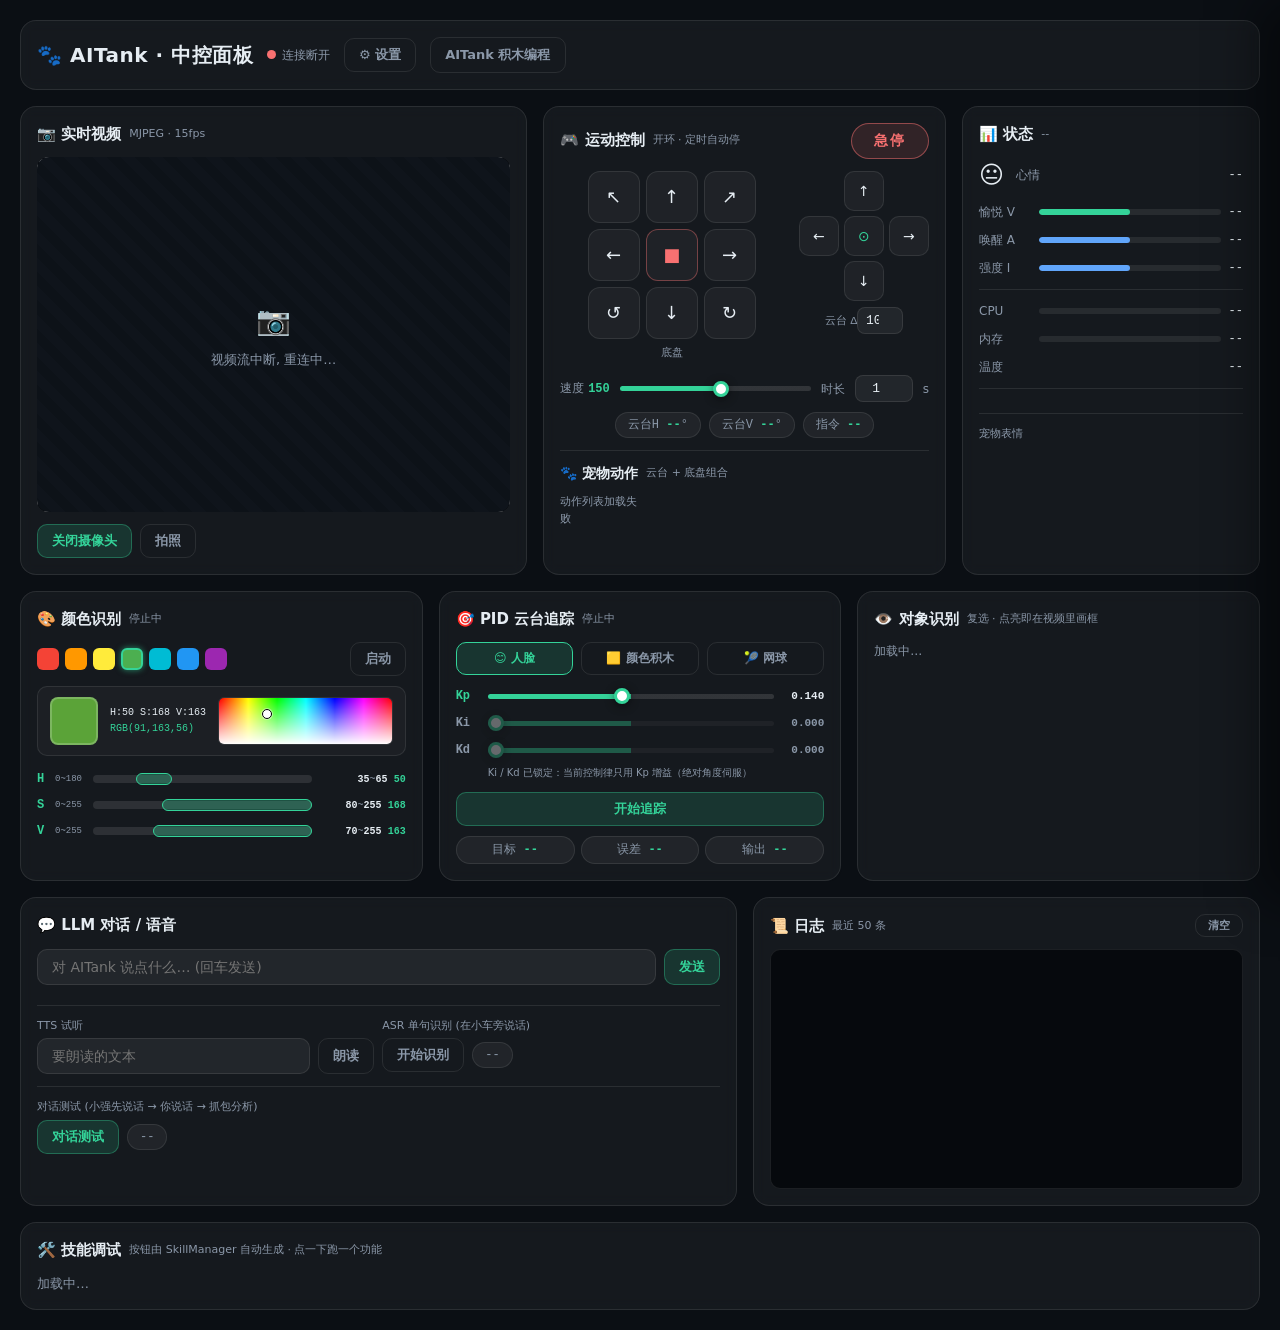
==== commit de2d93d2: "参数配置" ====
--- a/petcar/api/static/dashboard.html
+++ b/petcar/api/static/dashboard.html
@@ -347,6 +347,65 @@
 @keyframes slideIn { from{transform:translateX(30px);opacity:0} to{transform:none;opacity:1} }
 .toast { animation: slideIn .25s ease; }
 
+/* ---------- 设置抽屉 ---------- */
+#cfg-mask {
+  position: fixed; inset: 0; background: rgba(0,0,0,.45); z-index: 80;
+  opacity: 0; pointer-events: none; transition: opacity .2s;
+}
+#cfg-mask.show { opacity: 1; pointer-events: auto; }
+#cfg-drawer {
+  position: fixed; top: 0; right: 0; height: 100vh; width: 430px; max-width: 92vw;
+  z-index: 81; background: #0f151d; border-left: 1px solid var(--card-border);
+  transform: translateX(100%); transition: transform .24s ease;
+  display: flex; flex-direction: column;
+  box-shadow: -20px 0 50px rgba(0,0,0,.45);
+}
+#cfg-drawer.show { transform: none; }
+.cfg-head { display:flex; align-items:center; gap:10px; padding:16px 18px; border-bottom:1px solid var(--card-border); }
+.cfg-head h3 { font-size:15px; font-weight:600; }
+.cfg-head .tag { font-size:11px; color:var(--muted); margin-left:auto; }
+.cfg-body { flex:1; overflow-y:auto; padding:14px 18px 24px; }
+.cfg-body > .hint { font-size:12px; color:var(--muted); }
+.cfg-group { margin-bottom:18px; }
+.cfg-group-title { font-size:12px; font-weight:700; color:var(--muted); letter-spacing:.5px; margin-bottom:8px; }
+.cfg-group-desc { font-size:10px; color:var(--muted); line-height:1.5; margin:-4px 0 10px; }
+.cfg-help {
+  display:inline-flex; align-items:center; justify-content:center; flex:none;
+  width:14px; height:14px; border-radius:50%; cursor:help; user-select:none;
+  background:rgba(255,255,255,.12); color:var(--muted);
+  font-size:10px; font-weight:700; line-height:1;
+}
+.cfg-help:hover { background:var(--accent); color:#08111a; }
+#cfg-tip {
+  position:fixed; z-index:95; max-width:280px; padding:9px 11px;
+  background:#1b2632; color:#dbe6f0; border:1px solid rgba(255,255,255,.14);
+  border-radius:10px; font-size:11px; line-height:1.6; white-space:normal;
+  box-shadow:0 12px 30px rgba(0,0,0,.5); pointer-events:none;
+  opacity:0; transform:translateY(4px); transition:opacity .15s, transform .15s;
+}
+#cfg-tip.show { opacity:1; transform:none; }
+.cfg-field { margin-bottom:12px; }
+.cfg-field label { display:flex; align-items:center; gap:6px; font-size:12px; margin-bottom:4px; }
+.cfg-field label .badge {
+  font-size:10px; padding:1px 7px; border-radius:99px;
+  border:1px solid var(--card-border); color:var(--muted); font-weight:400;
+}
+.cfg-field label .badge.restart { color:var(--warn); border-color:rgba(251,191,36,.4); }
+.cfg-field input[type=text], .cfg-field input[type=password], .cfg-field input[type=number],
+.cfg-field textarea, .cfg-field select {
+  width:100%; background:rgba(255,255,255,.06); border:1px solid var(--card-border);
+  color:var(--text); border-radius:9px; padding:7px 10px; font-size:12px; font-family:inherit;
+}
+.cfg-field textarea { min-height:64px; resize:vertical; }
+.cfg-field select option { background:#141b24; color:#e6edf3; }
+.cfg-field input:focus, .cfg-field textarea:focus, .cfg-field select:focus {
+  outline:none; border-color:var(--accent);
+}
+.cfg-field .hint { font-size:10px; color:var(--muted); margin-top:3px; line-height:1.45; }
+.cfg-field .hint .env { color:var(--warn); }
+.cfg-foot { display:flex; gap:8px; padding:12px 18px; border-top:1px solid var(--card-border); }
+.cfg-foot .btn { flex:1; }
+
 @media (max-width: 1100px) {
   #card-video, #card-move { grid-column: span 6; }
   #card-status { grid-column: 1/-1; }
@@ -368,6 +427,7 @@
   <header class="card">
     <div class="header-title"><span class="paw">🐾</span> AITank · 中控面板</div>
     <div class="conn"><span class="dot" id="conn-dot"></span><span id="conn-text">连接中…</span></div>
+    <button class="btn ghost" onclick="openCfg()">⚙️ 设置</button>
     <a class="btn ghost" href="/blocks" style="text-decoration:none;display:inline-flex;align-items:center;justify-content:center;">AITank 积木编程</a>
   </header>
 
@@ -455,7 +515,7 @@
     <div class="divider"></div>
     <div class="cfg-badges" id="cfg-badges"></div>
     <div class="divider"></div>
-    <div class="mini-label">表情测试</div>
+    <div class="mini-label">宠物表情</div>
     <div class="emo-grid" id="emo-grid"></div>
   </div>
 
@@ -584,6 +644,13 @@
         </div>
       </div>
     </div>
+    <div class="divider"></div>
+    <div class="mini-label">对话测试 (小强先说话 → 你说话 → 抓包分析)</div>
+    <div class="chat-row">
+      <button class="btn" id="btn-voice-test" onclick="voiceTest()">对话测试</button>
+      <span class="pill" style="align-self:center" id="voice-test-stage">--</span>
+    </div>
+    <div class="chat-meta" id="voice-test-out" style="white-space:pre-line;line-height:1.7"></div>
   </div>
 
   <!-- ===== 日志 ===== -->
@@ -600,6 +667,22 @@
 
 </div>
 
+<!-- ===== 设置抽屉 ===== -->
+<div id="cfg-mask" onclick="closeCfg()"></div>
+<aside id="cfg-drawer">
+  <div class="cfg-head">
+    <h3>⚙️ 面板设置</h3>
+    <span class="tag" id="cfg-save-state">保存后立即生效</span>
+    <button class="btn ghost" style="padding:4px 12px" onclick="closeCfg()">关闭</button>
+  </div>
+  <div class="cfg-body" id="cfg-body"><div class="hint">加载中…</div></div>
+  <div class="cfg-foot">
+    <button class="btn" id="cfg-save" onclick="saveCfg()">保存并生效</button>
+    <button class="btn ghost" onclick="resetCfg()">恢复默认</button>
+  </div>
+</aside>
+
+<div id="cfg-tip"></div>
 <div id="toasts"></div>
 
 <script>
@@ -614,6 +697,164 @@
   $('toasts').appendChild(t);
   setTimeout(() => t.remove(), 3200);
 }
+
+/* ---------- 面板设置 ---------- */
+let cfgFields = [];
+
+function openCfg() {
+  $('cfg-mask').classList.add('show');
+  $('cfg-drawer').classList.add('show');
+  loadCfg();
+}
+function closeCfg() {
+  $('cfg-mask').classList.remove('show');
+  $('cfg-drawer').classList.remove('show');
+  hideCfgTip();
+}
+function escHtml(s) {
+  return String(s == null ? '' : s)
+    .replace(/&/g, '&amp;').replace(/</g, '&lt;')
+    .replace(/>/g, '&gt;').replace(/"/g, '&quot;');
+}
+function loadCfg() {
+  $('cfg-body').innerHTML = '<div class="hint">加载中…</div>';
+  api('/api/config').then(d => {
+    if (!d.ok) throw new Error(d.note || '加载失败');
+    cfgFields = d.fields || [];
+    renderCfg(d.groups || []);
+  }).catch(() => {
+    $('cfg-body').innerHTML = '<div class="hint" style="color:var(--danger)">设置加载失败，请检查连接</div>';
+  });
+}
+function renderCfg(groups) {
+  const html = groups.map(g => {
+    const fs = cfgFields.filter(f => f.group === g.id);
+    if (!fs.length) return '';
+    const desc = g.desc ? `<div class="cfg-group-desc">${escHtml(g.desc)}</div>` : '';
+    return `<div class="cfg-group"><div class="cfg-group-title">${g.label}</div>${desc}` +
+      fs.map(fieldHtml).join('') + '</div>';
+  }).join('');
+  $('cfg-body').innerHTML = html || '<div class="hint">没有可配置项</div>';
+}
+function fieldHtml(f) {
+  const id = 'cfg-' + f.key;
+  let input;
+  if (f.type === 'select') {
+    input = `<select id="${id}">` + (f.options || []).map(o =>
+      `<option value="${escHtml(o)}"${String(o) === String(f.value) ? ' selected' : ''}>${escHtml(o)}</option>`
+    ).join('') + '</select>';
+  } else if (f.type === 'textarea') {
+    input = `<textarea id="${id}">${escHtml(f.value)}</textarea>`;
+  } else if (f.type === 'password') {
+    const ph = f.is_set ? `已设置 ${f.masked}，留空不修改` : '未设置';
+    input = `<input id="${id}" type="password" placeholder="${escHtml(ph)}">`;
+  } else if (f.type === 'number') {
+    const attrs = (f.min != null ? ` min="${f.min}"` : '') +
+                  (f.max != null ? ` max="${f.max}"` : '') +
+                  (f.step != null ? ` step="${f.step}"` : '');
+    input = `<input id="${id}" type="number" value="${escHtml(f.value)}"${attrs}>`;
+  } else {
+    input = `<input id="${id}" type="text" value="${escHtml(f.value)}">`;
+  }
+  const badges =
+    (f.restart ? '<span class="badge restart">需重启</span>' : '') +
+    (f.saved ? '<span class="badge">已保存</span>' : '');
+  const hint = f.help ? `<div class="hint">${escHtml(f.help)}</div>` : '';
+  const env = (f.env != null && String(f.env) !== '' && String(f.env) !== String(f.value))
+    ? `<div class="hint">启动参数: <span class="env">${escHtml(f.env)}</span>（面板保存值优先）</div>` : '';
+  const helpIcon = (f.desc || f.help)
+    ? `<span class="cfg-help" data-tip="${escHtml(f.desc || f.help)}" role="button" aria-label="查看说明">?</span>`
+    : '';
+  return `<div class="cfg-field"><label for="${id}">${escHtml(f.label)}${helpIcon}${badges}</label>${input}${hint}${env}</div>`;
+}
+function saveCfg() {
+  const patch = {};
+  cfgFields.forEach(f => {
+    const el = $('cfg-' + f.key);
+    if (!el) return;
+    const v = el.value;
+    if (f.type === 'password') { if (v !== '') patch[f.key] = v; return; }
+    if (v === '' && (f.type === 'number' || f.type === 'select')) return;
+    const changed = f.type === 'number'
+      ? Number(v) !== Number(f.value)
+      : String(v) !== String(f.value == null ? '' : f.value);
+    if (changed) patch[f.key] = v;
+  });
+  if (!Object.keys(patch).length) { toast('没有修改'); return; }
+
+  $('cfg-save').disabled = true;
+  $('cfg-save').textContent = '保存中…';
+  api('/api/config', {
+    method: 'POST', headers: {'Content-Type': 'application/json'},
+    body: JSON.stringify({patch})
+  }).then(d => {
+    if (d.errors && Object.keys(d.errors).length) {
+      toast('未保存: ' + Object.entries(d.errors)
+        .map(([k, v]) => `${k} ${v}`).join('；'), true);
+    } else if (d.restart_required) {
+      toast('已保存；「需重启」项重启服务后生效');
+    } else {
+      toast(`已保存 ${d.changed.length} 项并生效`);
+    }
+    if (d.fields) { cfgFields = d.fields; renderCfg(d.groups || []); }
+    const badge = $('cfg-badges'); if (badge) badge.dataset.done = '';
+    pollStatus();
+  }).catch(() => toast('保存失败', true))
+    .finally(() => {
+      $('cfg-save').disabled = false;
+      $('cfg-save').textContent = '保存并生效';
+    });
+}
+function resetCfg() {
+  if (!confirm('恢复 config.py / 环境变量默认值？面板保存的配置会被删除。')) return;
+  api('/api/config/reset', {method: 'POST', headers: {'Content-Type': 'application/json'}, body: '{}'})
+    .then(d => {
+      cfgFields = d.fields || [];
+      renderCfg(d.groups || []);
+      const badge = $('cfg-badges'); if (badge) badge.dataset.done = '';
+      toast('已恢复默认值');
+      pollStatus();
+    }).catch(() => toast('恢复失败', true));
+}
+
+/* ---------- 设置项说明气泡 ---------- */
+function showCfgTip(el) {
+  const tip = $('cfg-tip');
+  if (!tip) return;
+  tip.textContent = el.dataset.tip || '';
+  tip.classList.add('show');
+  const r = el.getBoundingClientRect();
+  const tw = tip.offsetWidth, th = tip.offsetHeight;
+  let left = r.left + r.width / 2 - tw / 2;
+  left = Math.max(8, Math.min(left, window.innerWidth - tw - 8));
+  let top = r.top - th - 10;
+  if (top < 8) top = r.bottom + 10;
+  tip.style.left = left + 'px';
+  tip.style.top = top + 'px';
+}
+function hideCfgTip() {
+  const tip = $('cfg-tip');
+  if (tip) tip.classList.remove('show');
+}
+(function initCfgTips() {
+  const body = $('cfg-body');
+  if (!body) return;
+  body.addEventListener('mouseover', e => {
+    const el = e.target.closest('.cfg-help');
+    if (el) showCfgTip(el);
+  });
+  body.addEventListener('mouseout', e => {
+    if (e.target.closest('.cfg-help')) hideCfgTip();
+  });
+  body.addEventListener('click', e => {
+    const el = e.target.closest('.cfg-help');
+    if (el) { e.preventDefault(); showCfgTip(el); }
+  });
+  body.addEventListener('scroll', hideCfgTip);
+  document.addEventListener('click', e => {
+    if (!e.target.closest('.cfg-help')) hideCfgTip();
+  });
+})();
 
 /* ---------- 连接状态 ---------- */
 let lastLogId = 0, pollFail = 0;
@@ -1151,6 +1392,37 @@
           $('btn-asr').disabled = false;
           if (j.result) $('chat-input').value = j.result;
         }
+      });
+    }, 800);
+  });
+}
+
+/* ---------- 对话测试 ---------- */
+let voicePolling = null;
+const VOICE_STAGE = {speaking:'小强正在说话…', listening:'正在听你说话…',
+                     thinking:'思考中…', speaking_reply:'小强回答中…', done:'完成'};
+function voiceTest() {
+  const out = $('voice-test-out'), stage = $('voice-test-stage');
+  out.textContent = ''; stage.textContent = '启动…';
+  $('btn-voice-test').disabled = true;
+  api('/api/voice_test', {method:'POST'}).then(d => {
+    if (!d.ok) { stage.textContent = d.note || '启动失败'; $('btn-voice-test').disabled = false; return; }
+    if (voicePolling) clearInterval(voicePolling);
+    voicePolling = setInterval(() => {
+      api('/api/voice_test/result').then(j => {
+        stage.textContent = VOICE_STAGE[j.stage] || j.stage;
+        if (!j.done) return;
+        clearInterval(voicePolling); voicePolling = null;
+        $('btn-voice-test').disabled = false;
+        stage.textContent = j.error ? '出错' : '完成';
+        const lines = [`① 小强：${j.prompt}`];
+        if (j.ms !== null && j.ms !== undefined)
+          lines.push(`② 拾音：${(j.ms/1000).toFixed(1)}s　峰值 ${j.peak}　阈值 ${j.threshold}`);
+        lines.push(`③ 识别：${j.text || '(没听清)'}`);
+        if (j.logprob !== null && j.logprob !== undefined) lines.push(`   置信度 ${j.logprob}`);
+        if (j.reply) lines.push(`④ 回复：${j.reply}`);
+        if (j.error) lines.push(`错误：${j.error}`);
+        out.textContent = lines.join('\n');
       });
     }, 800);
   });
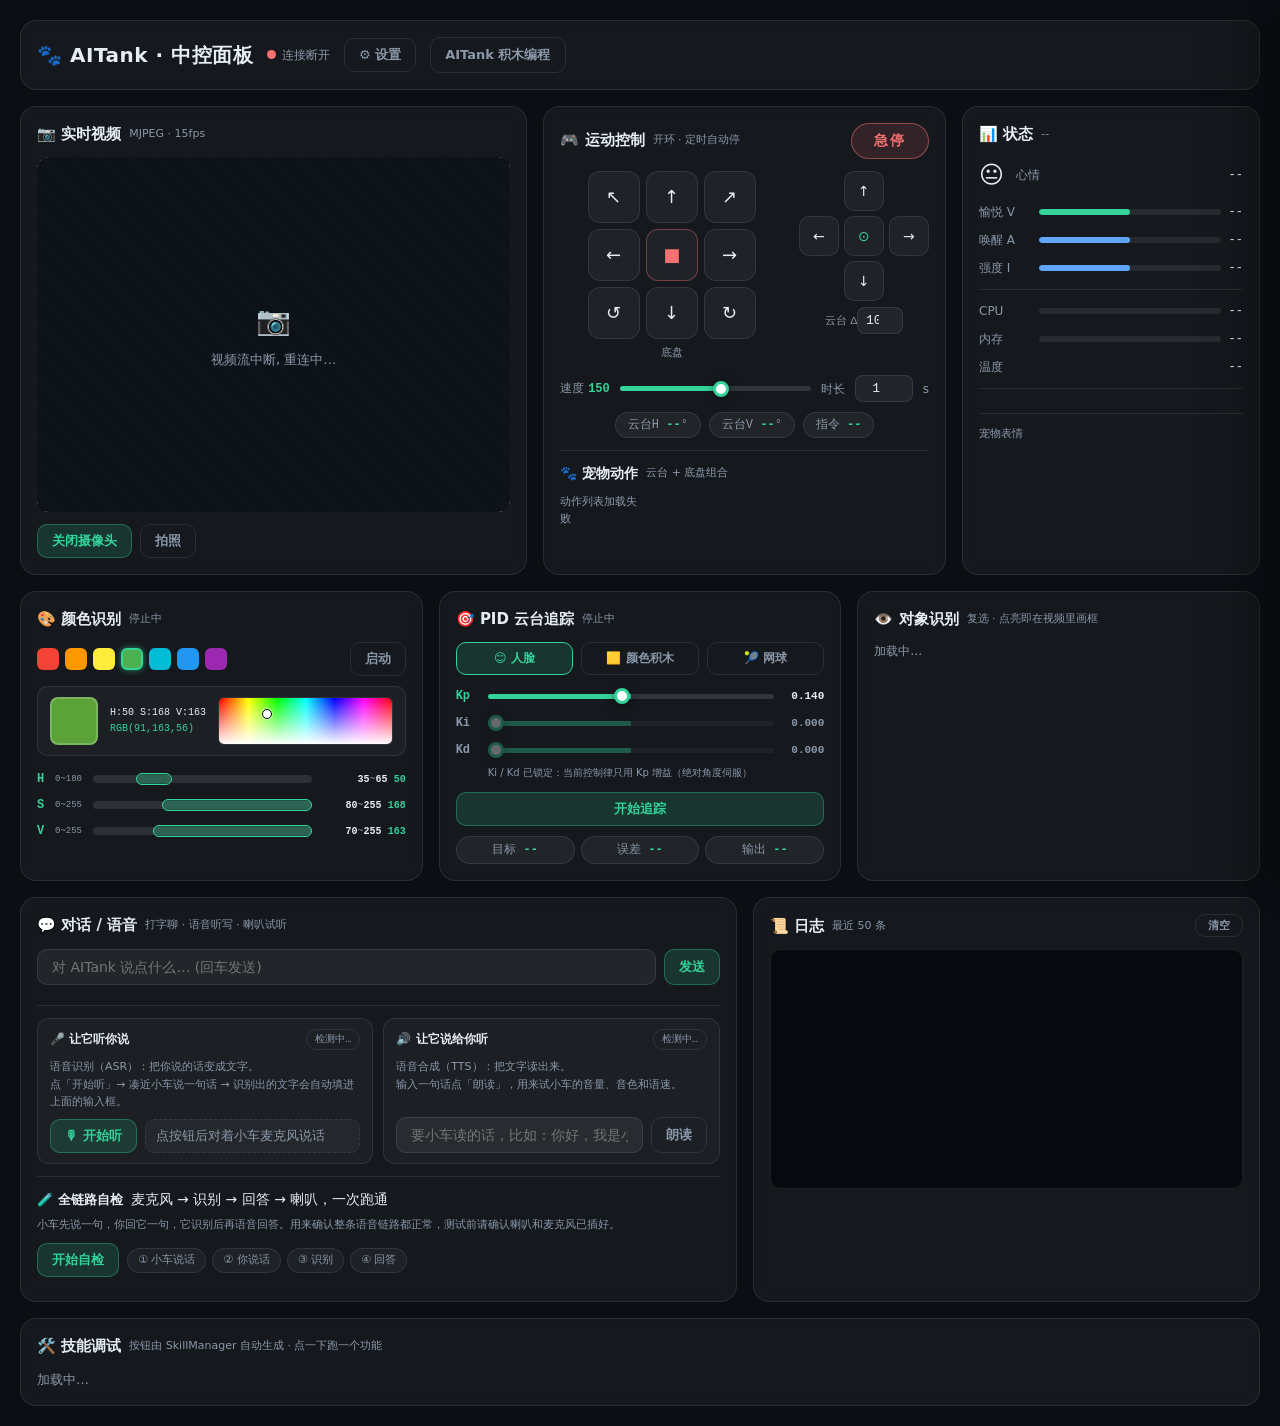
==== commit 9c553e47: "文档，跟功能修正" ====
--- a/petcar/api/static/dashboard.html
+++ b/petcar/api/static/dashboard.html
@@ -300,8 +300,55 @@
 }
 .chat-meta { display:flex; gap:6px; margin-top:8px; flex-wrap:wrap; }
 .chat-meta .pill { font-size:11px; }
-.chat-tools { display:flex; gap:8px; margin-top:10px; flex-wrap:wrap; }
 .mini-label { font-size:11px; color: var(--muted); margin-bottom:4px; }
+
+/* 语音区: ASR / TTS 两块并排 */
+.sec-head { display:flex; align-items:baseline; gap:8px; margin-bottom:6px; }
+.sec-title { font-size:13px; font-weight:600; }
+.sec-hint { font-size:11px; color:var(--muted); line-height:1.6; margin-bottom:10px; }
+.voice-grid { display:grid; grid-template-columns:1fr 1fr; gap:10px; }
+.voice-box {
+  background: rgba(255,255,255,.03); border:1px solid var(--card-border);
+  border-radius: 12px; padding:10px 12px;
+  display:flex; flex-direction:column; gap:8px;
+}
+.vb-title { font-size:12px; font-weight:600; display:flex; align-items:center; gap:6px; }
+.vb-desc { font-size:11px; color:var(--muted); line-height:1.6; flex:1; }
+.badge {
+  margin-left:auto; font-size:10px; font-weight:400; font-family:var(--mono);
+  padding:2px 8px; border-radius:999px; white-space:nowrap;
+  border:1px solid var(--card-border); color:var(--muted);
+}
+.badge.ok { color:var(--accent); border-color:rgba(52,211,153,.4); background:var(--accent-dim); }
+.badge.warn { color:var(--warn); border-color:rgba(251,191,36,.4); background:rgba(251,191,36,.1); }
+.asr-result {
+  flex:1; min-width:0; min-height:34px; display:flex; align-items:center;
+  padding:6px 10px; border-radius:9px; font-size:13px; color:var(--muted);
+  background: rgba(255,255,255,.04); border:1px dashed var(--card-border);
+  overflow-wrap:anywhere;
+}
+.asr-result.has { color:var(--text); border:1px solid rgba(52,211,153,.4); background:var(--accent-dim); }
+.asr-result.listening { color:var(--accent); border-color:rgba(52,211,153,.5); animation:pulse-soft 1.4s infinite; }
+@keyframes pulse-soft { 0%,100%{opacity:1} 50%{opacity:.55} }
+.warn-line { display:none; font-size:11px; line-height:1.6; color:var(--warn); }
+.warn-line.show { display:block; }
+
+/* 全链路自检步骤条 */
+.steps { display:flex; gap:6px; flex-wrap:wrap; align-items:center; }
+.step {
+  font-size:11px; padding:3px 10px; border-radius:999px; color:var(--muted);
+  background: rgba(255,255,255,.04); border:1px solid var(--card-border);
+  transition:.2s;
+}
+.step.active { color:var(--accent); border-color:var(--accent); background:var(--accent-dim); }
+.step.done { color:var(--text); border-color:rgba(52,211,153,.35); }
+.step.err { color:var(--danger); border-color:rgba(248,113,113,.45); background:rgba(248,113,113,.1); }
+.voice-out { font-size:13px; line-height:1.8; white-space:pre-line; margin-top:8px; }
+.voice-out .who { color:var(--muted); }
+.voice-detail { margin-top:6px; font-size:11px; font-family:var(--mono); color:var(--muted); }
+.voice-detail summary { cursor:pointer; }
+.voice-detail div { margin-top:4px; line-height:1.7; }
+@media (max-width:720px) { .voice-grid { grid-template-columns:1fr; } }
 .log-console {
   background: #06090d;
   border:1px solid var(--card-border);
@@ -403,6 +450,13 @@
 }
 .cfg-field .hint { font-size:10px; color:var(--muted); margin-top:3px; line-height:1.45; }
 .cfg-field .hint .env { color:var(--warn); }
+/* 依赖未满足: 灰掉整行, 不可编辑 */
+.cfg-field.cfg-off { opacity:.38; }
+.cfg-field.cfg-off label { cursor:not-allowed; }
+.cfg-field.cfg-off input, .cfg-field.cfg-off textarea,
+.cfg-field.cfg-off select { cursor:not-allowed; }
+.cfg-field .cfg-dep { font-size:10px; color:var(--muted); margin-top:3px; display:none; }
+.cfg-field.cfg-off .cfg-dep { display:block; }
 .cfg-foot { display:flex; gap:8px; padding:12px 18px; border-top:1px solid var(--card-border); }
 .cfg-foot .btn { flex:1; }
 
@@ -620,37 +674,59 @@
 
   <!-- ===== 对话 / 语音 ===== -->
   <div class="card" id="card-chat">
-    <h2>💬 LLM 对话 / 语音</h2>
+    <h2>💬 对话 / 语音 <span class="tag">打字聊 · 语音听写 · 喇叭试听</span></h2>
     <div class="chat-row">
       <input type="text" id="chat-input" placeholder="对 AITank 说点什么… (回车发送)" onkeydown="if(event.key==='Enter')sendChat()">
       <button class="btn" onclick="sendChat()">发送</button>
     </div>
     <div class="chat-reply" id="chat-reply"></div>
     <div class="chat-meta" id="chat-meta"></div>
+
     <div class="divider"></div>
-    <div class="chat-tools">
-      <div style="flex:1;min-width:200px">
-        <div class="mini-label">TTS 试听</div>
+
+    <div class="voice-grid">
+      <!-- 语音识别 ASR -->
+      <div class="voice-box">
+        <div class="vb-title">🎤 让它听你说 <span class="badge" id="asr-badge">检测中…</span></div>
+        <div class="vb-desc">语音识别（ASR）：把你说的话变成文字。<br>点「开始听」→ 凑近小车说一句话 → 识别出的文字会自动填进上面的输入框。</div>
         <div class="chat-row">
-          <input type="text" id="tts-input" placeholder="要朗读的文本">
-          <button class="btn ghost" onclick="ttsSpeak()">朗读</button>
+          <button class="btn" id="btn-asr" onclick="asrOnce()" style="flex-shrink:0">🎙 开始听</button>
+          <div class="asr-result" id="asr-result">点按钮后对着小车麦克风说话</div>
         </div>
+        <div class="warn-line" id="asr-warn"></div>
       </div>
-      <div style="flex:1;min-width:200px">
-        <div class="mini-label">ASR 单句识别 (在小车旁说话)</div>
+      <!-- 语音合成 TTS -->
+      <div class="voice-box">
+        <div class="vb-title">🔊 让它说给你听 <span class="badge" id="tts-badge">检测中…</span></div>
+        <div class="vb-desc">语音合成（TTS）：把文字读出来。<br>输入一句话点「朗读」，用来试小车的音量、音色和语速。</div>
         <div class="chat-row">
-          <button class="btn ghost" id="btn-asr" onclick="asrOnce()">开始识别</button>
-          <span class="pill" style="align-self:center" id="asr-result">--</span>
+          <input type="text" id="tts-input" placeholder="要小车读的话，比如：你好，我是小强">
+          <button class="btn ghost" onclick="ttsSpeak()" style="flex-shrink:0">朗读</button>
         </div>
       </div>
     </div>
+
     <div class="divider"></div>
-    <div class="mini-label">对话测试 (小强先说话 → 你说话 → 抓包分析)</div>
-    <div class="chat-row">
-      <button class="btn" id="btn-voice-test" onclick="voiceTest()">对话测试</button>
-      <span class="pill" style="align-self:center" id="voice-test-stage">--</span>
+
+    <div class="sec-head">
+      <span class="sec-title">🧪 全链路自检</span>
+      <span class="tag">麦克风 → 识别 → 回答 → 喇叭，一次跑通</span>
     </div>
-    <div class="chat-meta" id="voice-test-out" style="white-space:pre-line;line-height:1.7"></div>
+    <div class="sec-hint">小车先说一句，你回它一句，它识别后再语音回答。用来确认整条语音链路都正常，测试前请确认喇叭和麦克风已插好。</div>
+    <div class="chat-row" style="align-items:center;flex-wrap:wrap">
+      <button class="btn" id="btn-voice-test" onclick="voiceTest()">开始自检</button>
+      <div class="steps" id="vt-steps">
+        <span class="step" data-i="0">① 小车说话</span>
+        <span class="step" data-i="1">② 你说话</span>
+        <span class="step" data-i="2">③ 识别</span>
+        <span class="step" data-i="3">④ 回答</span>
+      </div>
+    </div>
+    <div class="voice-out" id="voice-test-out"></div>
+    <details class="voice-detail" id="vt-detail" style="display:none">
+      <summary>技术细节（拾音时长 / 峰值 / 阈值 / 置信度）</summary>
+      <div id="vt-detail-body"></div>
+    </details>
   </div>
 
   <!-- ===== 日志 ===== -->
@@ -735,6 +811,7 @@
       fs.map(fieldHtml).join('') + '</div>';
   }).join('');
   $('cfg-body').innerHTML = html || '<div class="hint">没有可配置项</div>';
+  updateCfgState();
 }
 function fieldHtml(f) {
   const id = 'cfg-' + f.key;
@@ -765,13 +842,34 @@
   const helpIcon = (f.desc || f.help)
     ? `<span class="cfg-help" data-tip="${escHtml(f.desc || f.help)}" role="button" aria-label="查看说明">?</span>`
     : '';
-  return `<div class="cfg-field"><label for="${id}">${escHtml(f.label)}${helpIcon}${badges}</label>${input}${hint}${env}</div>`;
+  const when = f.when ? ` data-when="${escHtml(JSON.stringify(f.when))}"` : '';
+  const dep = f.when ? `<div class="cfg-dep">${escHtml(cfgDepText(f))}</div>` : '';
+  return `<div class="cfg-field" id="cfg-row-${f.key}"${when}>` +
+    `<label for="${id}">${escHtml(f.label)}${helpIcon}${badges}</label>${input}${hint}${env}${dep}</div>`;
+}
+function cfgDepText(f) {
+  const ctl = cfgFields.find(x => x.key === f.when.field);
+  const label = ctl ? ctl.label : f.when.field;
+  return `需先把「${label}」设为 ${(f.when.in || []).join(' 或 ')}`;
+}
+/* 关联配置: 控制项取值不满足条件时灰掉并禁用 */
+function updateCfgState() {
+  cfgFields.forEach(f => {
+    if (!f.when) return;
+    const row = $('cfg-row-' + f.key);
+    const ctl = $('cfg-' + f.when.field);
+    if (!row || !ctl) return;
+    const on = (f.when.in || []).some(v => String(v) === String(ctl.value));
+    row.classList.toggle('cfg-off', !on);
+    const el = $('cfg-' + f.key);
+    if (el) el.disabled = !on;
+  });
 }
 function saveCfg() {
   const patch = {};
   cfgFields.forEach(f => {
     const el = $('cfg-' + f.key);
-    if (!el) return;
+    if (!el || el.disabled) return;
     const v = el.value;
     if (f.type === 'password') { if (v !== '') patch[f.key] = v; return; }
     if (v === '' && (f.type === 'number' || f.type === 'select')) return;
@@ -851,6 +949,10 @@
     if (el) { e.preventDefault(); showCfgTip(el); }
   });
   body.addEventListener('scroll', hideCfgTip);
+  // 控制项一变就重新计算哪些关联项该亮/灰
+  body.addEventListener('change', e => {
+    if (e.target.closest('.cfg-field')) updateCfgState();
+  });
   document.addEventListener('click', e => {
     if (!e.target.closest('.cfg-help')) hideCfgTip();
   });
@@ -1373,58 +1475,142 @@
 }
 function ttsSpeak() {
   const text = $('tts-input').value.trim();
-  if (!text) return toast('先输入文本', true);
+  if (!text) return toast('先输入要读的文字', true);
   api('/api/tts', {method:'POST', headers:{'Content-Type':'application/json'},
     body: JSON.stringify({text})})
-    .then(d => d.ok ? toast('朗读中…') : toast(d.note, true));
-}
+    .then(d => d.ok ? toast('🔊 正在朗读…') : toast(d.note || '朗读失败', true))
+    .catch(() => toast('请求失败', true));
+}
+
+/* 麦克风状态: 根据后端实际驱动模式说明现在能不能用 */
+let voiceSig = '';
+function syncVoiceBadges(v) {
+  v = v || {};
+  const sig = `${v.asr}|${v.tts}`;
+  if (sig === voiceSig) return;
+  voiceSig = sig;
+
+  const ab = $('asr-badge'), aw = $('asr-warn'), btn = $('btn-asr');
+  if (!v.asr) {
+    ab.className = 'badge warn'; ab.textContent = '未连接';
+    aw.className = 'warn-line show';
+    aw.textContent = '后端没有启用语音识别，检查启动参数里是否带了 --voice。';
+    btn.disabled = true;
+  } else if (v.asr === 'mock') {
+    ab.className = 'badge warn'; ab.textContent = 'mock 模式';
+    aw.className = 'warn-line show';
+    aw.textContent = '当前是 mock 模式，不会真的收音。请用 python run_petcar.py --voice 启动后刷新本页。';
+    btn.disabled = true;
+  } else {
+    ab.className = 'badge ok'; ab.textContent = `whisper · 本地识别`;
+    aw.className = 'warn-line'; aw.textContent = '';
+    btn.disabled = false;
+  }
+
+  const tb = $('tts-badge');
+  if (!v.tts) { tb.className = 'badge warn'; tb.textContent = '未连接'; }
+  else if (v.tts === 'mock') { tb.className = 'badge warn'; tb.textContent = 'mock 模式'; }
+  else { tb.className = 'badge ok'; tb.textContent = v.tts; }
+}
+
 let asrPolling = null;
 function asrOnce() {
-  $('btn-asr').disabled = true;
-  $('asr-result').textContent = '识别中…';
+  const btn = $('btn-asr'), res = $('asr-result');
+  if (asrPolling) return;
+  btn.disabled = true;
+  btn.textContent = '🎧 正在听…';
+  res.className = 'asr-result listening';
+  res.textContent = '请现在对着小车的麦克风说一句话';
+
   api('/api/asr/once', {method:'POST'}).then(d => {
-    if (!d.ok) { $('asr-result').textContent = d.note; $('btn-asr').disabled = false; return; }
+    if (!d.ok) {
+      res.className = 'asr-result';
+      res.textContent = '无法开始：' + (d.note || '未知错误');
+      btn.disabled = false; btn.textContent = '🎙 开始听';
+      return;
+    }
     asrPolling = setInterval(() => {
       api('/api/asr/result').then(j => {
-        if (j.done) {
-          clearInterval(asrPolling);
-          $('asr-result').innerHTML = j.result ? `<b>${j.result}</b>` : '(没听清)';
-          $('btn-asr').disabled = false;
-          if (j.result) $('chat-input').value = j.result;
+        if (!j.done) return;
+        clearInterval(asrPolling); asrPolling = null;
+        btn.disabled = false; btn.textContent = '🎙 开始听';
+        if (j.result) {
+          res.className = 'asr-result has';
+          res.innerHTML = `🗣️ <b>${j.result}</b>`;
+          $('chat-input').value = j.result;   // 自动填进对话框, 回车即可发送
+          toast('已填进对话框，回车就能发给它');
+        } else {
+          res.className = 'asr-result';
+          res.textContent = '没听清：靠近一点、说大声些，再点一次「开始听」';
         }
-      });
-    }, 800);
-  });
-}
-
-/* ---------- 对话测试 ---------- */
+      }).catch(() => {});
+    }, 700);
+  }).catch(() => {
+    res.className = 'asr-result';
+    res.textContent = '请求失败，检查网络或小车是否在线';
+    btn.disabled = false; btn.textContent = '🎙 开始听';
+  });
+}
+
+/* ---------- 全链路自检 ---------- */
 let voicePolling = null;
-const VOICE_STAGE = {speaking:'小强正在说话…', listening:'正在听你说话…',
-                     thinking:'思考中…', speaking_reply:'小强回答中…', done:'完成'};
+// 后端 stage → 步骤条索引
+const VT_STAGE_I = {speaking:0, listening:1, thinking:2, speaking_reply:3};
+function vtStep(i, err) {
+  document.querySelectorAll('#vt-steps .step').forEach(el => {
+    const k = +el.dataset.i;
+    el.className = 'step' + (err && k === i ? ' err'
+      : k < i ? ' done' : k === i ? ' active' : '');
+  });
+}
 function voiceTest() {
-  const out = $('voice-test-out'), stage = $('voice-test-stage');
-  out.textContent = ''; stage.textContent = '启动…';
+  const out = $('voice-test-out'), detail = $('vt-detail');
+  out.textContent = ''; detail.style.display = 'none';
   $('btn-voice-test').disabled = true;
+  $('btn-voice-test').textContent = '自检中…';
+  vtStep(0);
+
   api('/api/voice_test', {method:'POST'}).then(d => {
-    if (!d.ok) { stage.textContent = d.note || '启动失败'; $('btn-voice-test').disabled = false; return; }
+    if (!d.ok) {
+      out.textContent = '无法开始：' + (d.note || '启动失败');
+      $('btn-voice-test').disabled = false; $('btn-voice-test').textContent = '开始自检';
+      vtStep(-1);
+      return;
+    }
     if (voicePolling) clearInterval(voicePolling);
     voicePolling = setInterval(() => {
       api('/api/voice_test/result').then(j => {
-        stage.textContent = VOICE_STAGE[j.stage] || j.stage;
-        if (!j.done) return;
+        if (!j.done) {
+          vtStep(VT_STAGE_I[j.stage] ?? 0);
+          if (j.stage === 'listening') out.textContent = '请现在对小车说话…';
+          return;
+        }
         clearInterval(voicePolling); voicePolling = null;
-        $('btn-voice-test').disabled = false;
-        stage.textContent = j.error ? '出错' : '完成';
-        const lines = [`① 小强：${j.prompt}`];
-        if (j.ms !== null && j.ms !== undefined)
-          lines.push(`② 拾音：${(j.ms/1000).toFixed(1)}s　峰值 ${j.peak}　阈值 ${j.threshold}`);
-        lines.push(`③ 识别：${j.text || '(没听清)'}`);
-        if (j.logprob !== null && j.logprob !== undefined) lines.push(`   置信度 ${j.logprob}`);
-        if (j.reply) lines.push(`④ 回复：${j.reply}`);
-        if (j.error) lines.push(`错误：${j.error}`);
-        out.textContent = lines.join('\n');
-      });
-    }, 800);
+        $('btn-voice-test').disabled = false; $('btn-voice-test').textContent = '开始自检';
+        vtStep(j.error ? 3 : 4, !!j.error);
+
+        if (j.error) {
+          out.textContent = '自检出错：' + j.error;
+        } else {
+          out.innerHTML =
+            `<span class="who">它说：</span>${j.prompt}\n` +
+            `<span class="who">你说：</span>${j.text ? '<b>' + j.text + '</b>' : '（没听清）'}` +
+            (j.reply ? `\n<span class="who">它回答：</span>${j.reply}` : '');
+          if (!j.text) out.innerHTML += '\n靠近麦克风、说大声些再试一次';
+        }
+
+        if (j.ms !== null && j.ms !== undefined) {
+          detail.style.display = 'block';
+          $('vt-detail-body').textContent =
+            `拾音 ${(j.ms/1000).toFixed(1)}s · 峰值 ${j.peak} · 阈值 ${j.threshold}` +
+            (j.logprob !== null && j.logprob !== undefined ? ` · 置信度 ${j.logprob}` : '');
+        }
+      }).catch(() => {});
+    }, 700);
+  }).catch(() => {
+    out.textContent = '请求失败，检查网络或小车是否在线';
+    $('btn-voice-test').disabled = false; $('btn-voice-test').textContent = '开始自检';
+    vtStep(-1);
   });
 }
 
@@ -1491,6 +1677,7 @@
         `<span class="cfg-badge">TTS ${d.config.tts_mode}</span>` +
         `<span class="cfg-badge">名字 ${d.config.pet_name}</span>`;
     }
+    syncVoiceBadges(d.voice);
     if (d.camera) {
       if (!!d.camera.open !== camOn) setCamUI(d.camera.open);
     }
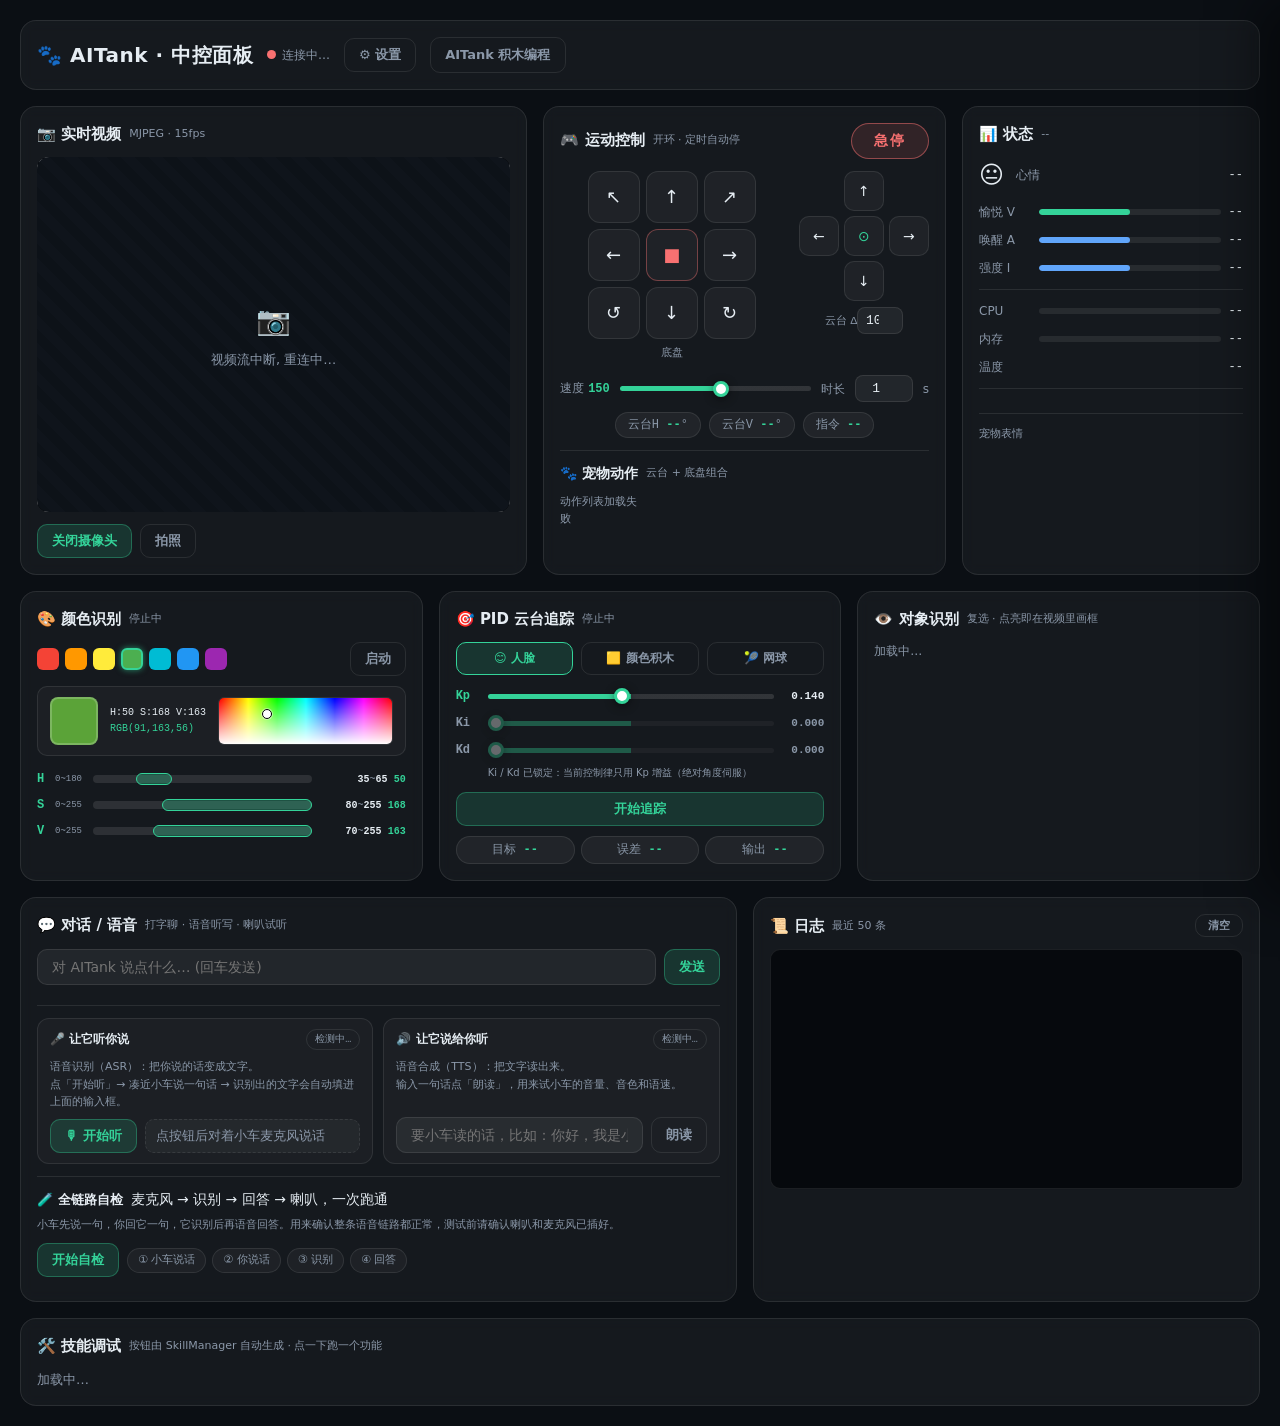
==== commit ba3dac99: "fix: 先播报回复再执行动作并避免语音重叠" ====
--- a/petcar/api/static/dashboard.html
+++ b/petcar/api/static/dashboard.html
@@ -700,7 +700,7 @@
         <div class="vb-title">🔊 让它说给你听 <span class="badge" id="tts-badge">检测中…</span></div>
         <div class="vb-desc">语音合成（TTS）：把文字读出来。<br>输入一句话点「朗读」，用来试小车的音量、音色和语速。</div>
         <div class="chat-row">
-          <input type="text" id="tts-input" placeholder="要小车读的话，比如：你好，我是小强">
+          <input type="text" id="tts-input" placeholder="要小车读的话，比如：你好，我是小坦">
           <button class="btn ghost" onclick="ttsSpeak()" style="flex-shrink:0">朗读</button>
         </div>
       </div>
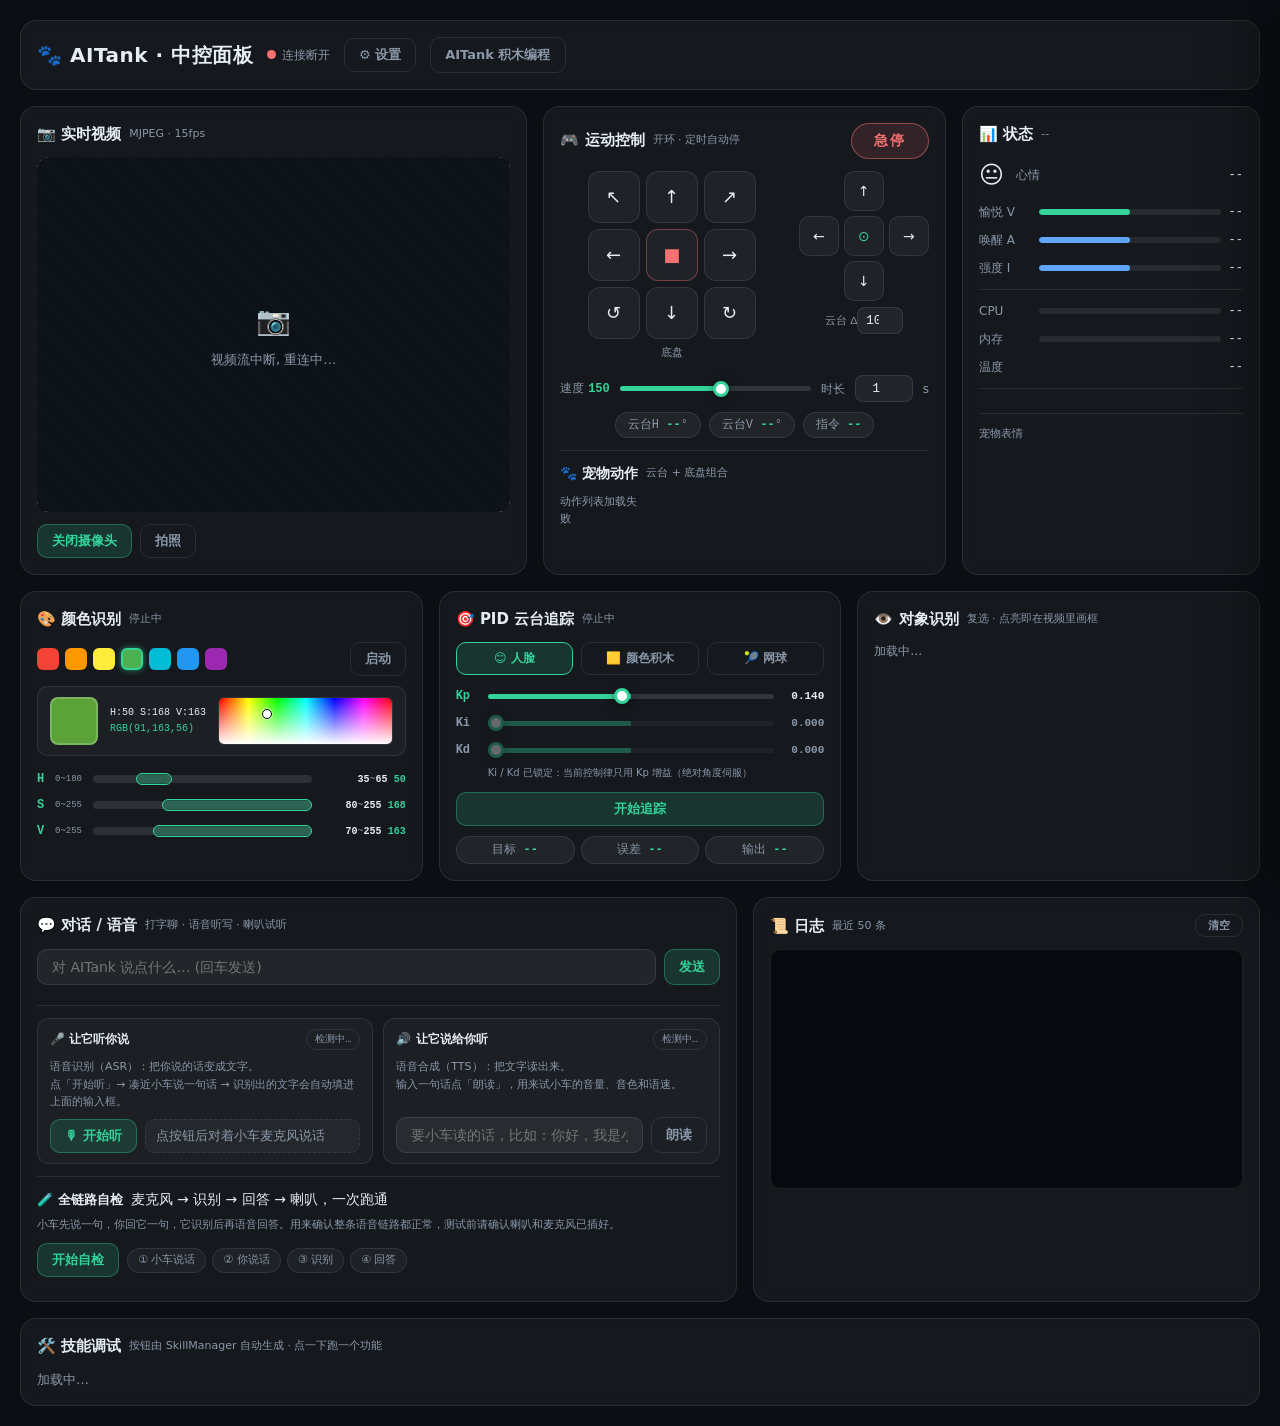
==== commit 1a617810: "1" ====
--- a/petcar/api/static/dashboard.html
+++ b/petcar/api/static/dashboard.html
@@ -700,7 +700,7 @@
         <div class="vb-title">🔊 让它说给你听 <span class="badge" id="tts-badge">检测中…</span></div>
         <div class="vb-desc">语音合成（TTS）：把文字读出来。<br>输入一句话点「朗读」，用来试小车的音量、音色和语速。</div>
         <div class="chat-row">
-          <input type="text" id="tts-input" placeholder="要小车读的话，比如：你好，我是小坦">
+          <input type="text" id="tts-input" placeholder="要小车读的话，比如：你好，我是小强">
           <button class="btn ghost" onclick="ttsSpeak()" style="flex-shrink:0">朗读</button>
         </div>
       </div>
@@ -1496,11 +1496,6 @@
     aw.className = 'warn-line show';
     aw.textContent = '后端没有启用语音识别，检查启动参数里是否带了 --voice。';
     btn.disabled = true;
-  } else if (v.asr === 'mock') {
-    ab.className = 'badge warn'; ab.textContent = 'mock 模式';
-    aw.className = 'warn-line show';
-    aw.textContent = '当前是 mock 模式，不会真的收音。请用 python run_petcar.py --voice 启动后刷新本页。';
-    btn.disabled = true;
   } else {
     ab.className = 'badge ok'; ab.textContent = `whisper · 本地识别`;
     aw.className = 'warn-line'; aw.textContent = '';
@@ -1509,7 +1504,6 @@
 
   const tb = $('tts-badge');
   if (!v.tts) { tb.className = 'badge warn'; tb.textContent = '未连接'; }
-  else if (v.tts === 'mock') { tb.className = 'badge warn'; tb.textContent = 'mock 模式'; }
   else { tb.className = 'badge ok'; tb.textContent = v.tts; }
 }
 
@@ -1695,6 +1689,30 @@
 pollStatus(); pollLogs(); loadActions();
 setInterval(pollStatus, 1000);
 setInterval(pollLogs, 1500);
+
+// —— 积木页视频活跃 → 中控面板自动暂停自己的视频, 省带宽/CPU ——
+(function blockVideoGuard() {
+  let paused = false;
+  setInterval(async () => {
+    try {
+      const r = await fetch('/api/blocks/view');
+      const j = await r.json();
+      const shouldPause = !!j.blocks_video_active;
+      if (shouldPause && !paused) {
+        paused = true;
+        const v = $('video-img');
+        if (v && v.src) { v.dataset.paused = v.src; v.src = ''; }
+      } else if (!shouldPause && paused) {
+        paused = false;
+        const v = $('video-img');
+        if (v && v.dataset.paused) {
+          v.src = v.dataset.paused + '?t=' + Date.now();
+          delete v.dataset.paused;
+        }
+      }
+    } catch (e) {}
+  }, 2500);
+})();
 </script>
 </body>
 </html>
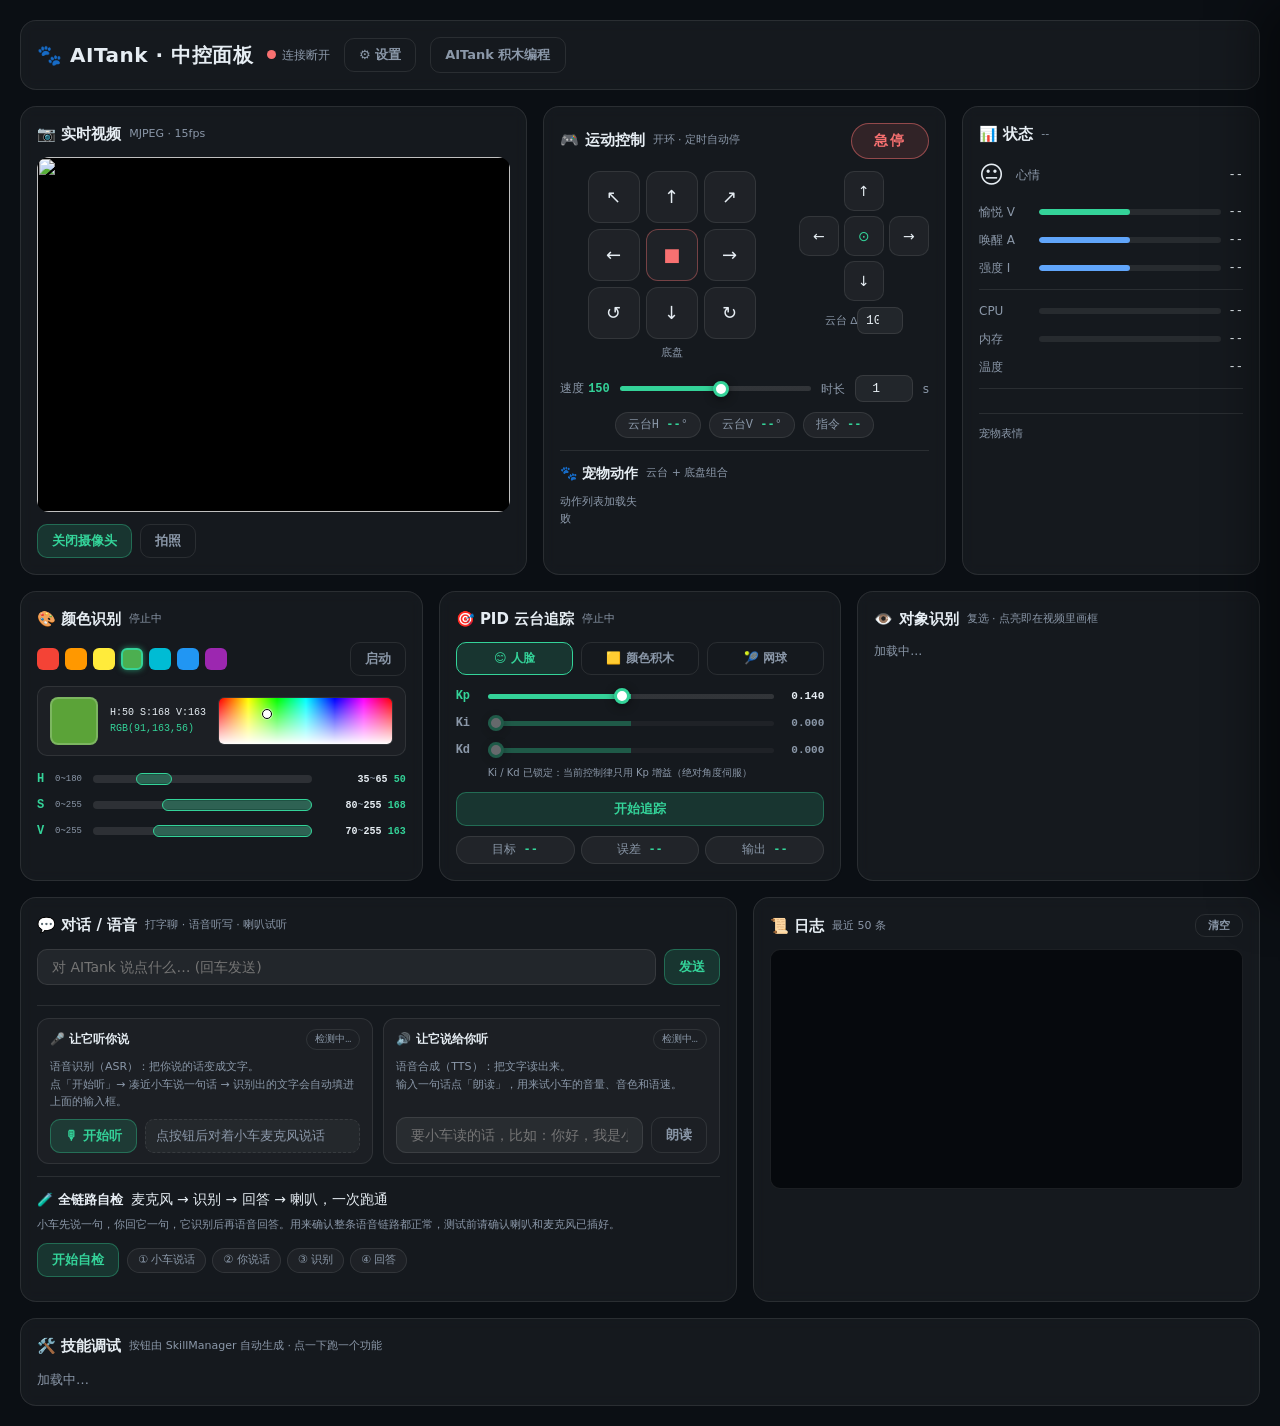
==== commit acec3b70: "Merge branch 'main' of https://github.com/hzhouecnu-lgtm/AITank" ====
--- a/petcar/api/static/dashboard.html
+++ b/petcar/api/static/dashboard.html
@@ -700,7 +700,7 @@
         <div class="vb-title">🔊 让它说给你听 <span class="badge" id="tts-badge">检测中…</span></div>
         <div class="vb-desc">语音合成（TTS）：把文字读出来。<br>输入一句话点「朗读」，用来试小车的音量、音色和语速。</div>
         <div class="chat-row">
-          <input type="text" id="tts-input" placeholder="要小车读的话，比如：你好，我是小强">
+          <input type="text" id="tts-input" placeholder="要小车读的话，比如：你好，我是小坦">
           <button class="btn ghost" onclick="ttsSpeak()" style="flex-shrink:0">朗读</button>
         </div>
       </div>
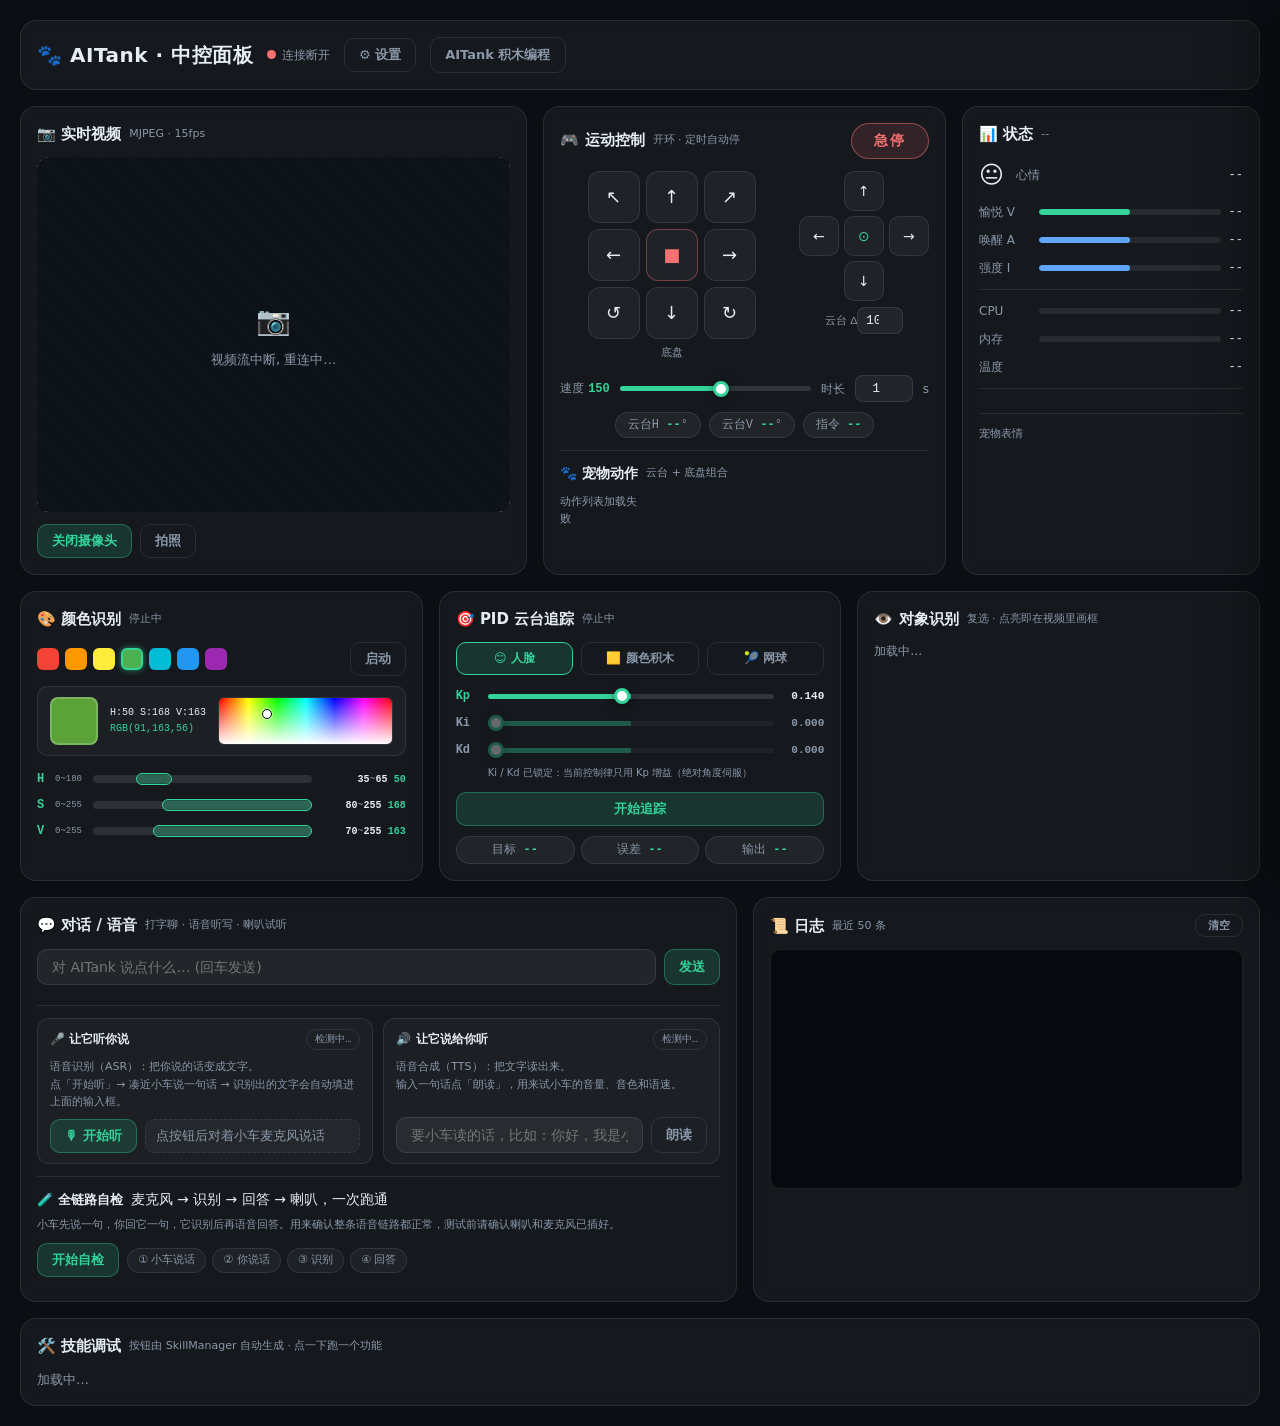
==== commit 53b89bff: "1" ====
--- a/petcar/api/static/dashboard.html
+++ b/petcar/api/static/dashboard.html
@@ -1300,7 +1300,6 @@
     document.querySelectorAll('.swatch').forEach(s => s.classList.remove('active'));
     btnEl.classList.add('active');
   }
-  if (!colorBoxOn) toggleColorBox();
 }
 function setColorRunState(on) {
   colorBoxOn = on;
